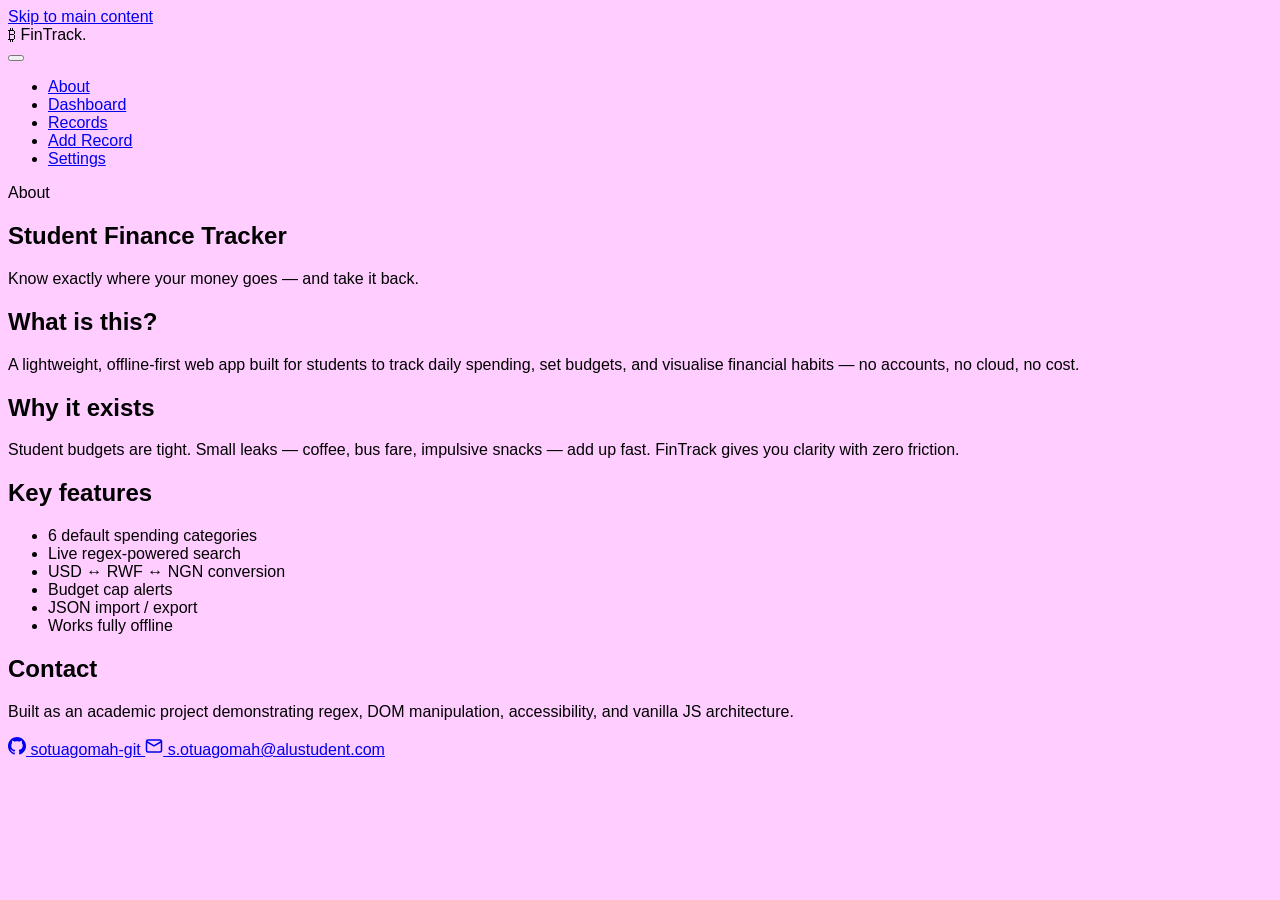
==== index.html @ df78fbbe "M1 – Spec & Wireframes (10%): sketches, data model, a11y plan" ====
<!DOCTYPE html>
<html lang="en">
<head>
  <meta charset="UTF-8" />
  <meta name="viewport" content="width=device-width, initial-scale=1.0" />
  <title>Student-Finance-Tracker</title>
  <link rel="stylesheet" href="styles/main.css" />
  <link rel="preconnect" href="https://fonts.googleapis.com">
  <link href="https://fonts.googleapis.com/css2?family=Space+Mono:ital,wght@0,400;0,700;1,400&family=Inter:wght@300;400;500;600;700&display=swap" rel="stylesheet">
</head>
<body>
  <!-- Skip to content link for keyboard/screen reader users -->
  <a href="#main-content" class="skip-link">Skip to main content</a>


  <!-- ========== HEADER / NAV ========== -->

  <!-- code for nav and the logo "₿"-->
  <header role="banner">
    <div class="header-inner">
      <div class="logo" aria-label="Student Finance Tracker home">
        <span class="logo-icon" aria-hidden="true">₿</span>
        <span class="logo-text">FinTrack<span class="logo-accent">.</span></span>
      </div>
      <button class="nav-toggle" aria-label="Open navigation menu" aria-expanded="false" aria-controls="primary-nav">
        <!-- button for -->
        <span></span><span></span><span></span>
      </button>
      <nav id="primary-nav" aria-label="Main navigation">
        <ul role="list">
          <li><a href="#about" class="nav-link" data-section="about">About</a></li>
          <li><a href="#dashboard" class="nav-link active" data-section="dashboard">Dashboard</a></li>
          <li><a href="#records" class="nav-link" data-section="records">Records</a></li>
          <li><a href="#add-edit" class="nav-link" data-section="add-edit">Add Record</a></li>
          <li><a href="#settings" class="nav-link" data-section="settings">Settings</a></li>
        </ul>
      </nav>
    </div>
    </header>


    <!-- Accessibility Announcements Center for status announcements -->
  <div id="status-polite" role="status" aria-live="polite" aria-atomic="true" class="sr-only"></div>
  <div id="status-assertive" role="alert" aria-live="assertive" aria-atomic="true" class="sr-only"></div>

      <!-- ========== MAIN CONTENT ========== -->
  <main id="main-content">

    <!-- ===== SECTION: ABOUT ===== -->
    <section id="about" class="page-section" aria-labelledby="about-heading" >
      <div class="section-container">
        <div class="section-eyebrow"> About</div>
        <h1 id="about-heading">Student Finance Tracker</h1>
        <p class="about-tagline">Know exactly where your money goes — and take it back.</p>

        <div class="about-grid">
            <!-- about project -->
          <article class="about-card">
            <h2>What is this?</h2>
            <p>A lightweight, offline-first web app built for students to track daily spending, set budgets, and visualise financial habits — no accounts, no cloud, no cost.</p>
          </article>
          <article class="about-card">
            <h2>Why it exists</h2>
            <p>Student budgets are tight. Small leaks — coffee, bus fare, impulsive snacks — add up fast. FinTrack gives you clarity with zero friction.</p>
          </article>
          <article class="about-card">
            <h2>Key features</h2>
            <ul>
              <li>6 default spending categories</li>
              <li>Live regex-powered search</li>
              <li>USD ↔ RWF ↔ NGN conversion</li>
              <li>Budget cap alerts</li>
              <li>JSON import / export</li>
              <li>Works fully offline</li>
            </ul>
          </article>
          <article class="about-card">
            <!-- contacts -->
            <h2>Contact</h2>
            <p>Built as an academic project demonstrating regex, DOM manipulation, accessibility, and vanilla JS architecture.</p>
            <div class="contact-links">
              <a href="https://github.com/sotuagomah-git/student-finance-tracker" target="_blank" rel="noopener noreferrer" class="contact-link">
                <svg aria-hidden="true" width="18" height="18" viewBox="0 0 24 24" fill="currentColor"><path d="M12 0C5.37 0 0 5.37 0 12c0 5.3 3.438 9.8 8.205 11.385.6.113.82-.258.82-.577 0-.285-.01-1.04-.015-2.04-3.338.724-4.042-1.61-4.042-1.61-.546-1.387-1.333-1.756-1.333-1.756-1.09-.745.083-.73.083-.73 1.205.085 1.838 1.236 1.838 1.236 1.07 1.835 2.807 1.305 3.492.998.108-.776.418-1.305.762-1.605-2.665-.3-5.466-1.332-5.466-5.93 0-1.31.465-2.38 1.235-3.22-.135-.303-.54-1.523.105-3.176 0 0 1.005-.322 3.3 1.23.96-.267 1.98-.399 3-.405 1.02.006 2.04.138 3 .405 2.28-1.552 3.285-1.23 3.285-1.23.645 1.653.24 2.873.12 3.176.765.84 1.23 1.91 1.23 3.22 0 4.61-2.805 5.625-5.475 5.92.42.36.81 1.096.81 2.22 0 1.605-.015 2.896-.015 3.286 0 .315.21.69.825.57C20.565 21.795 24 17.295 24 12c0-6.63-5.37-12-12-12z"/></svg>
                sotuagomah-git
              </a>
              <a href="s.otuagomah@alustudent.com" class="contact-link">
                <svg aria-hidden="true" width="18" height="18" viewBox="0 0 24 24" fill="none" stroke="currentColor" stroke-width="2"><path d="M4 4h16c1.1 0 2 .9 2 2v12c0 1.1-.9 2-2 2H4c-1.1 0-2-.9-2-2V6c0-1.1.9-2 2-2z"/><polyline points="22,6 12,12 2,6"/></svg>
                s.otuagomah@alustudent.com
              </a>
            </div>
          </article>
        </div>
    </section>

  <!-- First iteration  -->
---- styles/main.css ----
body {
    background-color: #f4f4;
    font-family: 'Segoe UI', Tahoma, Geneva, Verdana, sans-serif;
}
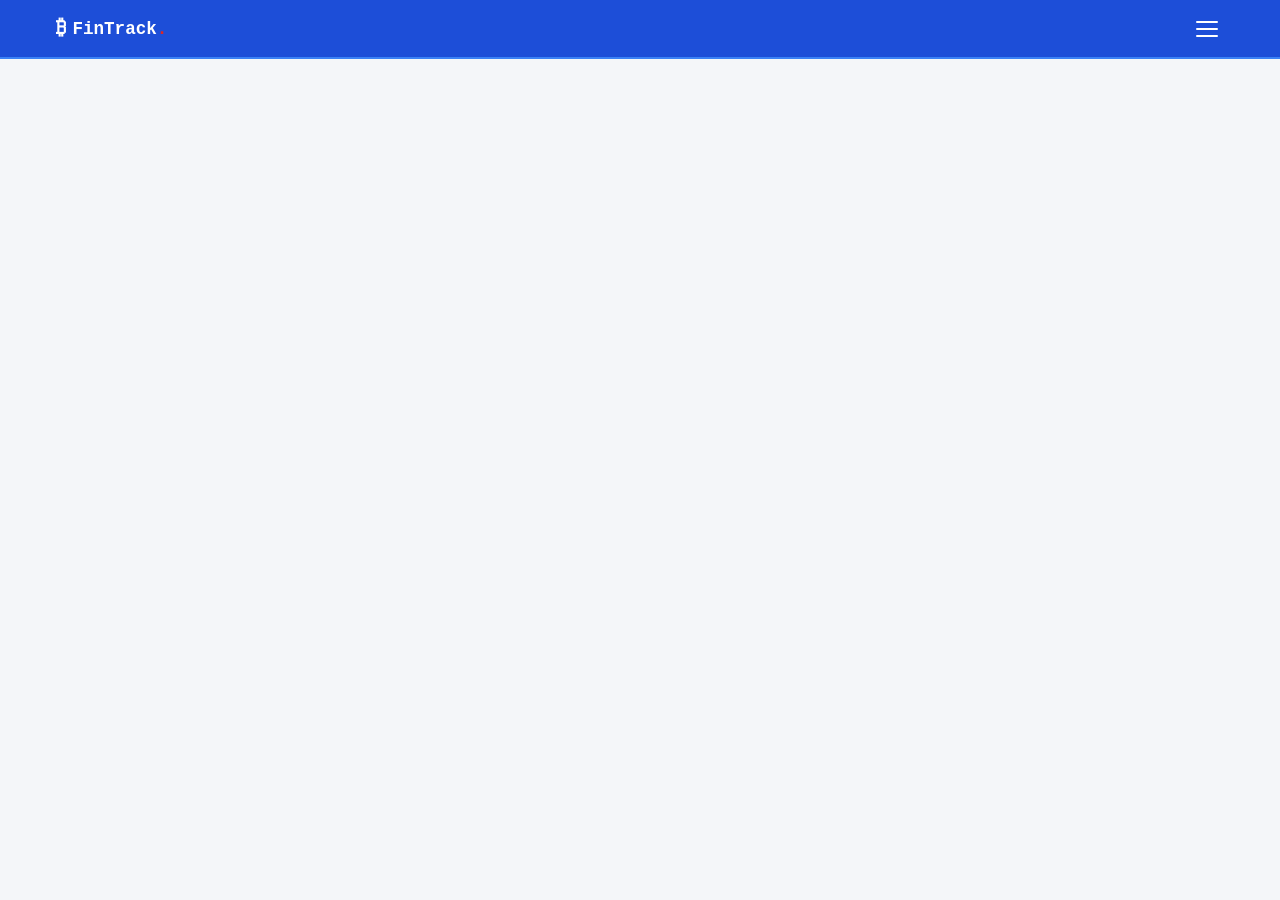
==== commit 24d68286: "update for milestone 2, making the styling for the nav-bar" ====
--- a/index.html
+++ b/index.html
@@ -16,14 +16,13 @@
   <!-- ========== HEADER / NAV ========== -->
 
   <!-- code for nav and the logo "₿"-->
-  <header role="banner">
+   <header role="banner">
     <div class="header-inner">
       <div class="logo" aria-label="Student Finance Tracker home">
         <span class="logo-icon" aria-hidden="true">₿</span>
         <span class="logo-text">FinTrack<span class="logo-accent">.</span></span>
       </div>
       <button class="nav-toggle" aria-label="Open navigation menu" aria-expanded="false" aria-controls="primary-nav">
-        <!-- button for -->
         <span></span><span></span><span></span>
       </button>
       <nav id="primary-nav" aria-label="Main navigation">
@@ -36,8 +35,10 @@
         </ul>
       </nav>
     </div>
-    </header>
-
+    <!-- Milestone badge strip -->
+    
+      
+  </header>
 
     <!-- Accessibility Announcements Center for status announcements -->
   <div id="status-polite" role="status" aria-live="polite" aria-atomic="true" class="sr-only"></div>
@@ -47,6 +48,7 @@
   <main id="main-content">
 
     <!-- ===== SECTION: ABOUT ===== -->
+    <!-- about this project -->
     <section id="about" class="page-section" aria-labelledby="about-heading" >
       <div class="section-container">
         <div class="section-eyebrow"> About</div>
@@ -92,4 +94,6 @@
         </div>
     </section>
 
-  <!-- First iteration  -->+  <!-- First iteration  -->
+
+  <!-- second iteration, working on the milestone 2 of the project -->
--- a/styles/main.css
+++ b/styles/main.css
@@ -1,4 +1,343 @@
+/* STUDENT PLANNER CSS STYLESHEET */
+/* Design Tokens */
+/* Custom Css */
+
+:root {
+  /* --- Core palette --- */
+  --color-white:      #ffffff;
+  --color-off-white:  #f4f6f9;    /* page background */
+  --color-light-grey: #e2e8f0;    /* borders, dividers */
+  --color-mid-grey:   #94a3b8;    /* muted text, placeholders */
+  --color-dark-grey:  #334155;    /* secondary text */
+  --color-black:      #0f172a;    /* headings, primary text */
+
+  --color-blue:       #1d4ed8;    /* primary accent — buttons, links, active states */
+  --color-blue-light: #3b82f6;    /* hover state for blue */
+  --color-blue-pale:  #dbeafe;    /* blue tints — chip backgrounds, focus rings */
+
+  --color-red:        #dc2626;    /* danger, delete, over-budget */
+  --color-red-light:  #ef4444;    /* hover red */
+  --color-red-pale:   #fee2e2;    /* red tints — error backgrounds */
+
+  --color-green:      #16a34a;    /* success, valid fields */
+  --color-yellow:     #ca8a04;    /* warning */
+
+  /* --- Category colours (used on chips and bars) --- */
+  --cat-food:          #ea580c;
+  --cat-books:         #7c3aed;
+  --cat-transport:     #0284c7;
+  --cat-entertainment: #db2777;
+  --cat-fees:          #d97706;
+  --cat-other:         #64748b;
+
+  /* --- Typography --- */
+  --font-mono: 'Space Mono', 'Courier New', monospace;
+  --font-ui:   'Inter', system-ui, sans-serif;
+
+  /* --- Spacing scale --- */
+  --space-xs:  0.25rem;
+  --space-sm:  0.5rem;
+  --space-md:  1rem;
+  --space-lg:  1.5rem;
+  --space-xl:  2rem;
+  --space-2xl: 3rem;
+
+  /* --- Border radius --- */
+  --r-sm:  4px;
+  --r-md:  8px;
+  --r-lg:  12px;
+
+  /* --- Simple transitions --- */
+  --t-fast: 150ms ease;
+  --t-med:  250ms ease;
+
+  /* --- Z-index layers --- */
+  --z-nav:   100;
+  --z-modal: 200;
+}
+
+
+/* Custom Styling for Base Elements */
+*, *::before, *::after {
+  box-sizing: border-box;
+  margin: 0;
+  padding: 0;
+}
+
+html {
+  scroll-behavior: smooth;
+  font-size: 16px;
+}
+
 body {
-    background-color: #f4f4;
-    font-family: 'Segoe UI', Tahoma, Geneva, Verdana, sans-serif;
-}+  background: var(--color-off-white);
+  color: var(--color-black);
+  font-family: var(--font-ui);
+  line-height: 1.6;
+  min-height: 100vh;
+  display: flex;
+  flex-direction: column;
+}
+
+/* All focusable elements get a visible blue outline */
+:focus-visible {
+  outline: 2px solid var(--color-blue);
+  outline-offset: 3px;
+  border-radius: var(--r-sm);
+}
+
+/* Hide visually but keep accessible for screen readers */
+.sr-only {
+  position: absolute;
+  width: 1px;
+  height: 1px;
+  padding: 0;
+  margin: -1px;
+  overflow: hidden;
+  clip: rect(0, 0, 0, 0);
+  white-space: nowrap;
+  border: 0;
+}
+
+/* Base link style */
+a {
+  color: var(--color-blue);
+  text-decoration: none;
+}
+a:hover {
+  text-decoration: underline;
+}
+
+/* Skip link style
+This Targets the <a class="skip-link" href="#main-content">
+hidden until focused, then becomes visible and styled for accessibility. */
+
+.skip-link {
+  position: absolute;
+  top: -100%;
+  left: var(--space-md);
+  background: var(--color-blue);
+  color: var(--color-white);
+  padding: 0.5rem 1rem;
+  font-weight: 700;
+  border-radius: 0 0 var(--r-sm) var(--r-sm);
+  text-decoration: none;
+  z-index: var(--z-modal);
+  transition: top var(--t-fast);
+}
+.skip-link:focus {
+  top: 0;
+}
+
+/* Section - Header styles */
+
+header {
+  position: sticky;
+  top: 0;
+  z-index: var(--z-nav);
+  background: var(--color-blue);
+  border-bottom: 2px solid var(--color-blue-light);
+}
+
+/* Inner row: logo on left, toggle on right (mobile), nav on right (desktop) */
+.header-inner {
+  display: flex;
+  align-items: center;
+  justify-content: space-between;
+  padding: 0.75rem var(--space-md);
+  max-width: 1200px;
+  margin: 0 auto;
+  width: 100%;
+}
+
+/* ---- Logo ---- */
+/* Targets: <div class="logo"> inside .header-inner */
+.logo {
+  display: flex;
+  align-items: center;
+  gap: 0.4rem;
+  font-family: var(--font-mono);
+  font-weight: 700;
+  font-size: 1.1rem;
+  color: var(--color-white);
+  cursor: pointer;
+  text-decoration: none;
+}
+.logo-icon {
+  font-size: 1.3rem;
+  color: var(--color-white);
+}
+.logo-accent {
+  color: var(--color-red);
+}
+
+/* ---- Mobile hamburger toggle ---- */
+/* Targets: <button class="nav-toggle"> */
+.nav-toggle {
+  display: flex;
+  flex-direction: column;
+  gap: 5px;
+  background: none;
+  border: none;
+  cursor: pointer;
+  padding: 0.4rem;
+  border-radius: var(--r-sm);
+}
+.nav-toggle span {
+  display: block;
+  width: 22px;
+  height: 2px;
+  background: var(--color-white);
+  border-radius: 2px;
+  transition: transform var(--t-fast), opacity var(--t-fast);
+}
+/* Animate bars into X when open */
+.nav-toggle[aria-expanded="true"] span:nth-child(1) {
+  transform: translateY(7px) rotate(45deg);
+}
+.nav-toggle[aria-expanded="true"] span:nth-child(2) {
+  opacity: 0;
+}
+.nav-toggle[aria-expanded="true"] span:nth-child(3) {
+  transform: translateY(-7px) rotate(-45deg);
+}
+
+/* ---- Primary navigation ---- */
+/* Targets: <nav id="primary-nav"> and its <ul> */
+/* Mobile: hidden drawer, revealed by .open class via JS */
+#primary-nav {
+  display: none;
+  position: absolute;
+  top: 100%;
+  left: 0;
+  right: 0;
+  background: var(--color-blue);
+  border-bottom: 2px solid var(--color-blue-light);
+  padding: var(--space-md);
+}
+#primary-nav.open {
+  display: block;
+}
+#primary-nav ul {
+  list-style: none;
+  display: flex;
+  flex-direction: column;
+  gap: 0.25rem;
+}
+
+/* ---- Nav links ---- */
+/* Targets: <a class="nav-link"> inside the nav */
+.nav-link {
+  display: block;
+  padding: 0.6rem 0.8rem;
+  border-radius: var(--r-sm);
+  color: var(--color-blue-pale);
+  font-size: 0.9rem;
+  font-weight: 500;
+  text-decoration: none;
+  transition: background var(--t-fast), color var(--t-fast);
+}
+.nav-link:hover {
+  background: var(--color-blue-light);
+  color: var(--color-white);
+}
+.nav-link.active {
+  background: var(--color-white);
+  color: var(--color-blue);
+  font-weight: 700;
+}
+
+/* ---- Milestone strip ---- */
+/* Targets: <div class="milestone-strip"> at the bottom of <header> */
+.milestone-strip {
+  display: flex;
+  gap: 0.4rem;
+  padding: 0.3rem var(--space-md);
+  background: var(--color-black);
+  overflow-x: auto;
+  scrollbar-width: none;
+}
+.milestone-strip::-webkit-scrollbar {
+  display: none;
+}
+
+/* Individual milestone badge: <span class="ms"> */
+.ms {
+  font-family: var(--font-mono);
+  font-size: 0.65rem;
+  padding: 0.2rem 0.5rem;
+  border-radius: var(--r-sm);
+  border: 1px solid var(--color-dark-grey);
+  color: var(--color-mid-grey);
+  white-space: nowrap;
+  cursor: default;
+}
+/* Completed milestone: <span class="ms completed"> */
+.ms.completed {
+  border-color: var(--color-blue-light);
+  color: var(--color-white);
+  background: var(--color-blue);
+}
+
+
+/* ============================================================
+   SECTION 4 — MAIN CONTENT WRAPPER
+   Targets: <main id="main-content">
+   flex: 1 makes it fill the space between header and footer
+   ============================================================ */
+main {
+  flex: 1;
+}
+
+/* All page sections are hidden by default */
+/* JS adds .active to show the current one */
+.page-section {
+  display: none;
+}
+.page-section.active {
+  display: block;
+  animation: fadeIn var(--t-med);
+}
+
+@keyframes fadeIn {
+  from { opacity: 0; transform: translateY(8px); }
+  to   { opacity: 1; transform: translateY(0); }
+}
+
+/* Inner max-width container used in every section */
+.section-container {
+  max-width: 1200px;
+  margin: 0 auto;
+  padding: var(--space-xl) var(--space-md);
+}
+
+/* Small label above each section heading e.g. "01 / About" */
+/* Targets: <div class="section-eyebrow"> */
+.section-eyebrow {
+  font-family: var(--font-mono);
+  font-size: 0.7rem;
+  letter-spacing: 0.1em;
+  color: var(--color-blue);
+  text-transform: uppercase;
+  margin-bottom: 0.5rem;
+}
+
+/* Section headings */
+h1 {
+  font-size: 2rem;
+  font-weight: 700;
+  line-height: 1.2;
+  margin-bottom: var(--space-lg);
+  color: var(--color-black);
+}
+h2 {
+  font-size: 1.1rem;
+  font-weight: 600;
+  margin-bottom: var(--space-md);
+  color: var(--color-black);
+}
+h3 {
+  font-size: 0.95rem;
+  font-weight: 600;
+  margin-bottom: var(--space-sm);
+}
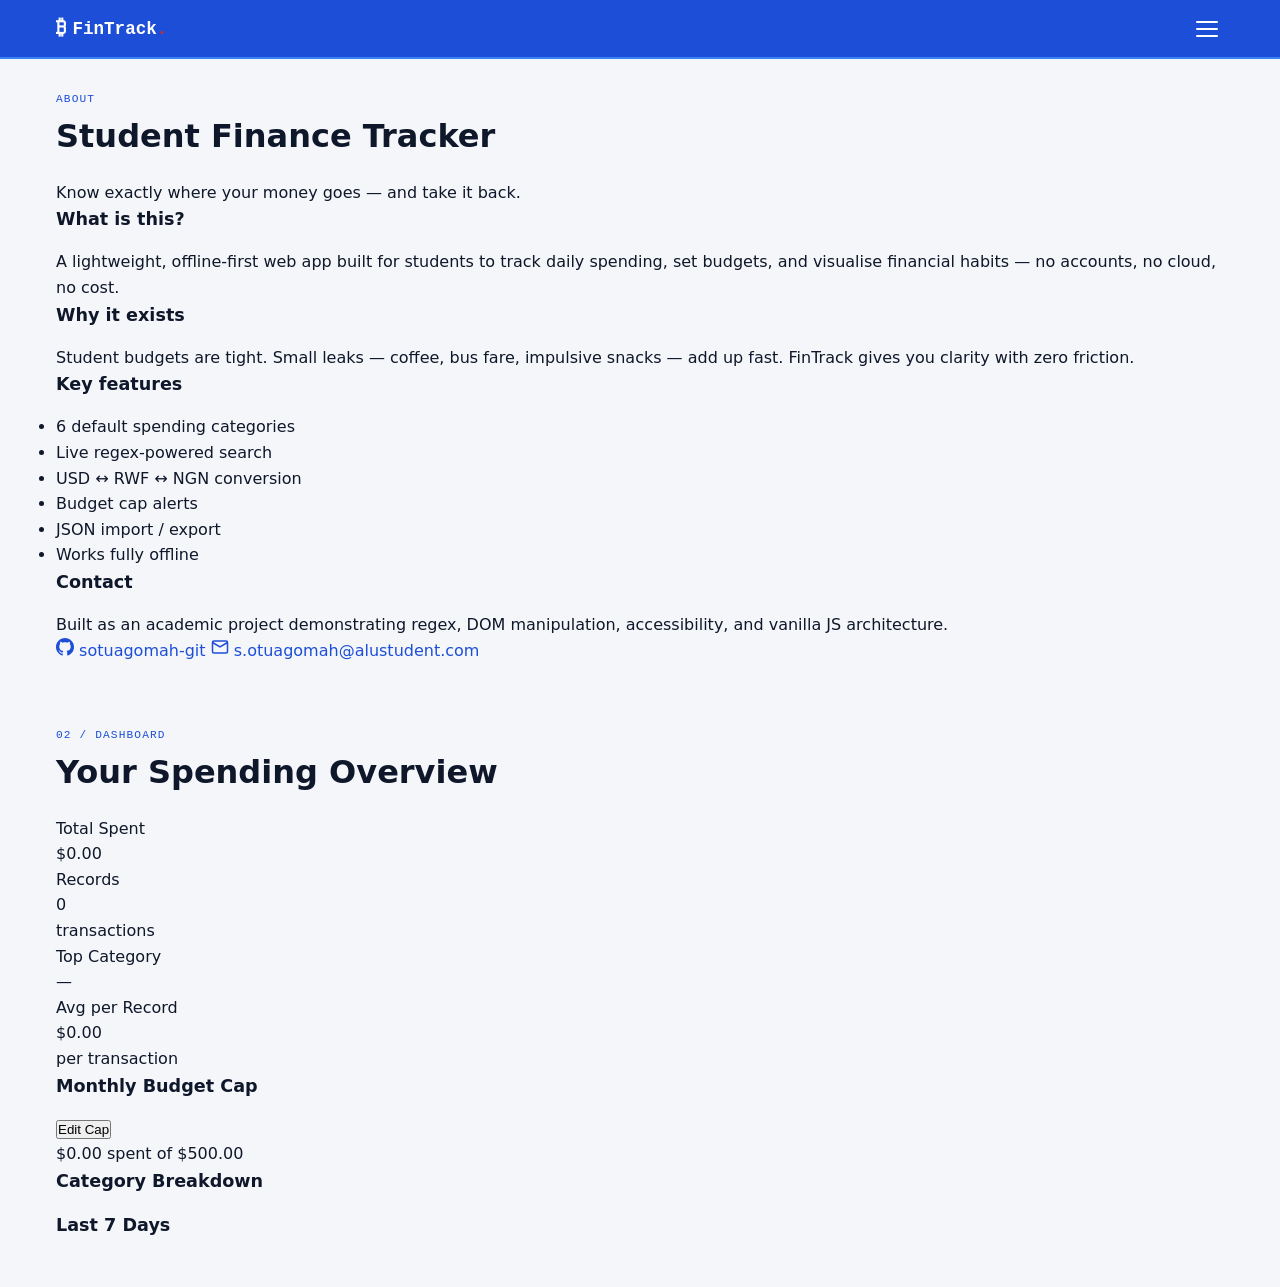
==== commit 6c5df841: "add the html templating for the dashboard session milestone 2.1" ====
--- a/index.html
+++ b/index.html
@@ -35,7 +35,6 @@
         </ul>
       </nav>
     </div>
-    <!-- Milestone badge strip -->
     
       
   </header>
@@ -49,7 +48,7 @@
 
     <!-- ===== SECTION: ABOUT ===== -->
     <!-- about this project -->
-    <section id="about" class="page-section" aria-labelledby="about-heading" >
+    <section id="about" class="page-section" aria-labelledby="about-heading" hidden>
       <div class="section-container">
         <div class="section-eyebrow"> About</div>
         <h1 id="about-heading">Student Finance Tracker</h1>
@@ -94,6 +93,69 @@
         </div>
     </section>
 
-  <!-- First iteration  -->
 
-  <!-- second iteration, working on the milestone 2 of the project -->+<!-- === Building the dashbord section ===== -->
+    <!-- ===== SECTION: DASHBOARD ===== -->
+    <section id="dashboard" class="page-section active" aria-labelledby="dashboard-heading">
+      <div class="section-container">
+        <div class="section-eyebrow">02 / Dashboard</div>
+        <h1 id="dashboard-heading">Your Spending Overview</h1>
+
+        <!-- Stat cards -->
+        <div class="stats-grid" role="region" aria-label="Spending statistics">
+          <div class="stat-card primary">
+            <div class="stat-label">Total Spent</div>
+            <div class="stat-value" id="stat-total">$0.00</div>
+            <div class="stat-sub" id="stat-total-rwf"></div>
+          </div>
+          <div class="stat-card">
+            <div class="stat-label">Records</div>
+            <div class="stat-value" id="stat-count">0</div>
+            <div class="stat-sub">transactions</div>
+          </div>
+          <div class="stat-card">
+            <div class="stat-label">Top Category</div>
+            <div class="stat-value" id="stat-top-cat">—</div>
+            <div class="stat-sub" id="stat-top-cat-amount"></div>
+          </div>
+          <div class="stat-card">
+            <div class="stat-label">Avg per Record</div>
+            <div class="stat-value" id="stat-avg">$0.00</div>
+            <div class="stat-sub">per transaction</div>
+          </div>
+        </div>
+
+        <!-- Budget cap meter -->
+        <div class="cap-section" role="region" aria-label="Budget cap tracker">
+          <div class="cap-header">
+            <h2>Monthly Budget Cap</h2>
+            <button id="edit-cap-btn" class="btn btn-ghost btn-sm" aria-label="Edit budget cap">Edit Cap</button>
+          </div>
+          <div class="cap-display">
+            <div class="cap-numbers">
+              <span id="cap-spent">$0.00 spent</span>
+              <span id="cap-of">of</span>
+              <span id="cap-limit">$500.00</span>
+            </div>
+            <div class="cap-bar-container" role="progressbar" aria-valuenow="0" aria-valuemin="0" aria-valuemax="100" aria-label="Budget used">
+              <div class="cap-bar" id="cap-bar"></div>
+              <div class="cap-pulse" id="cap-pulse"></div>
+            </div>
+            <div id="cap-message" class="cap-message" aria-live="polite" aria-atomic="true"></div>
+          </div>
+        </div>
+
+        <!-- Category breakdown -->
+        <div class="category-section" role="region" aria-label="Spending by category">
+          <h2>Category Breakdown</h2>
+          <div id="category-bars" class="category-bars"></div>
+        </div>
+
+        <!-- 7-day trend -->
+        <div class="trend-section" role="region" aria-label="7-day spending trend">
+          <h2>Last 7 Days</h2>
+          <div id="trend-chart" class="trend-chart" aria-label="Bar chart of spending in last 7 days"></div>
+          <div id="trend-labels" class="trend-labels" aria-hidden="true"></div>
+        </div>
+      </div>
+    </section>
--- a/styles/main.css
+++ b/styles/main.css
@@ -110,7 +110,7 @@
 
 /* Skip link style
 This Targets the <a class="skip-link" href="#main-content">
-hidden until focused, then becomes visible and styled for accessibility. */
+hidden until focused, then becomes visible and styled for accessibility. This is invisible to the regular mouse users but it makes it available for screen reader users */
 
 .skip-link {
   position: absolute;
@@ -247,37 +247,6 @@
   font-weight: 700;
 }
 
-/* ---- Milestone strip ---- */
-/* Targets: <div class="milestone-strip"> at the bottom of <header> */
-.milestone-strip {
-  display: flex;
-  gap: 0.4rem;
-  padding: 0.3rem var(--space-md);
-  background: var(--color-black);
-  overflow-x: auto;
-  scrollbar-width: none;
-}
-.milestone-strip::-webkit-scrollbar {
-  display: none;
-}
-
-/* Individual milestone badge: <span class="ms"> */
-.ms {
-  font-family: var(--font-mono);
-  font-size: 0.65rem;
-  padding: 0.2rem 0.5rem;
-  border-radius: var(--r-sm);
-  border: 1px solid var(--color-dark-grey);
-  color: var(--color-mid-grey);
-  white-space: nowrap;
-  cursor: default;
-}
-/* Completed milestone: <span class="ms completed"> */
-.ms.completed {
-  border-color: var(--color-blue-light);
-  color: var(--color-white);
-  background: var(--color-blue);
-}
 
 
 /* ============================================================
@@ -292,7 +261,7 @@
 /* All page sections are hidden by default */
 /* JS adds .active to show the current one */
 .page-section {
-  display: none;
+  display: block;
 }
 .page-section.active {
   display: block;
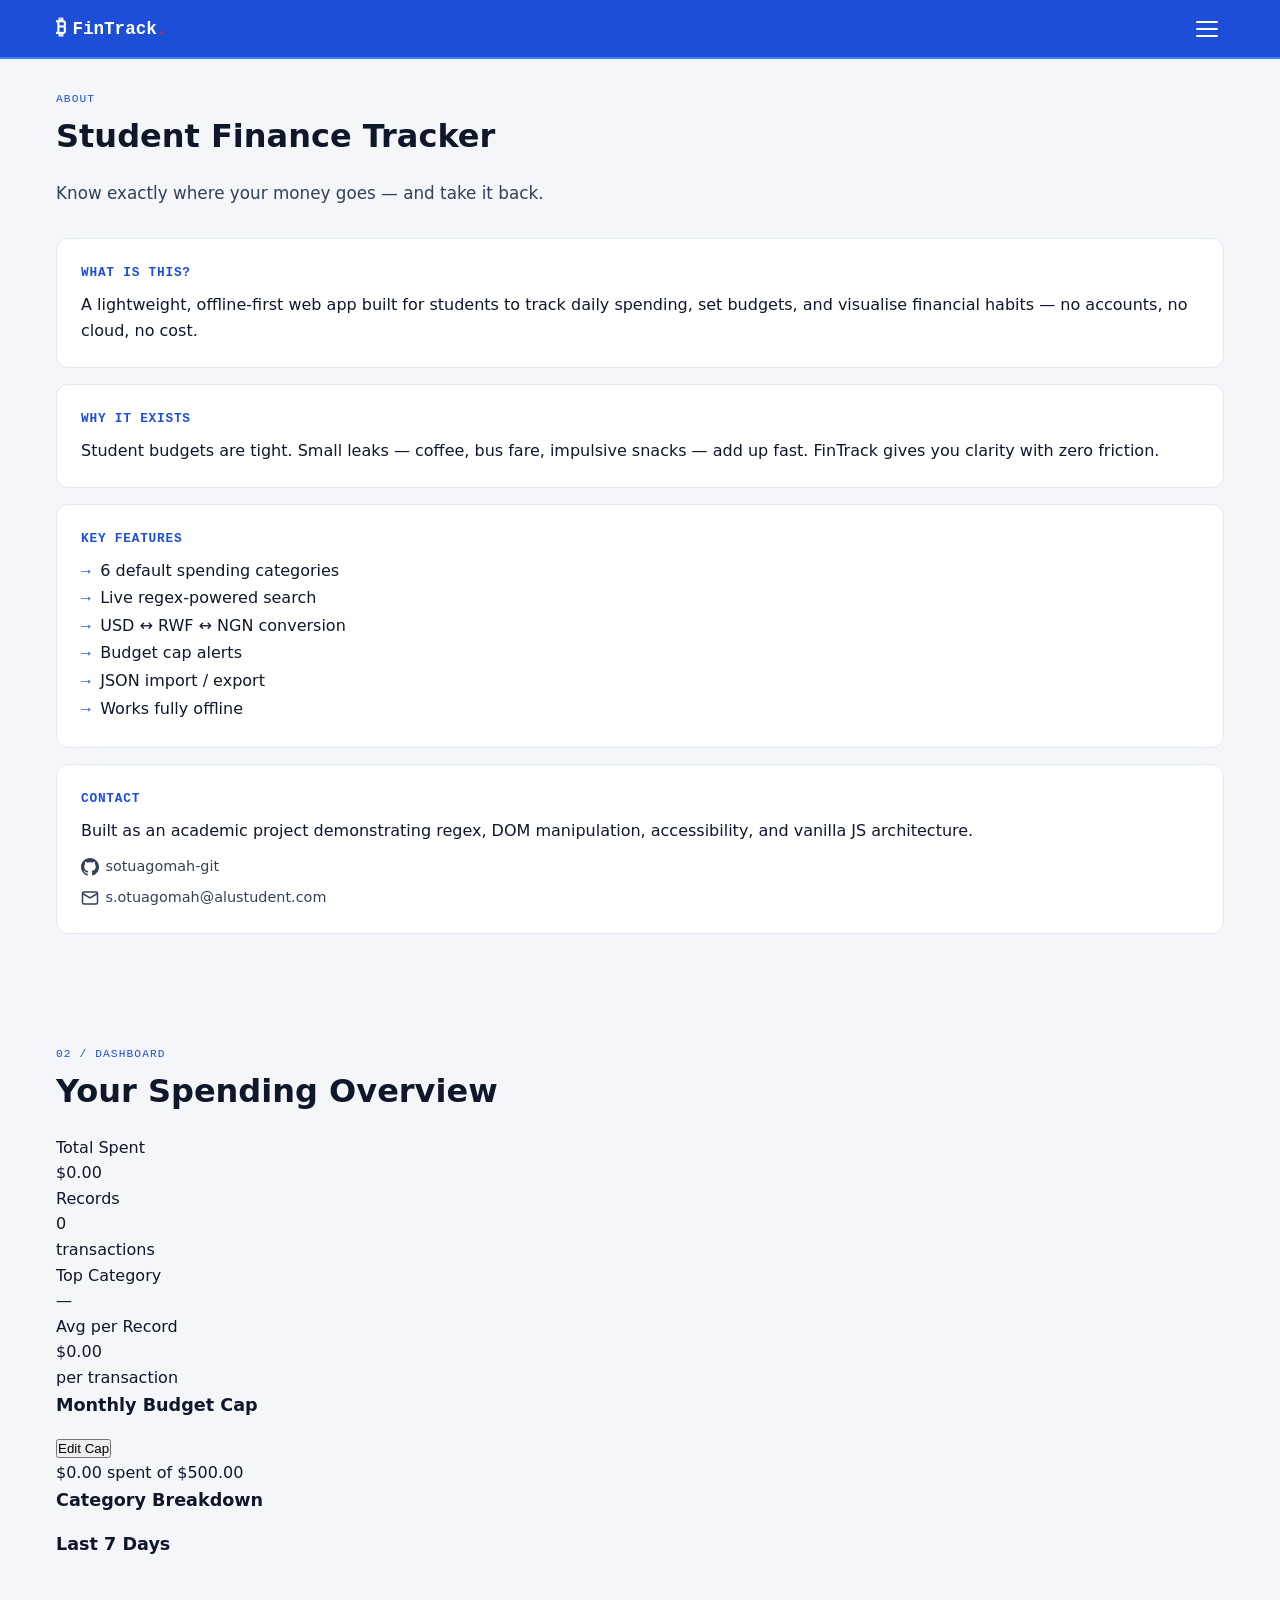
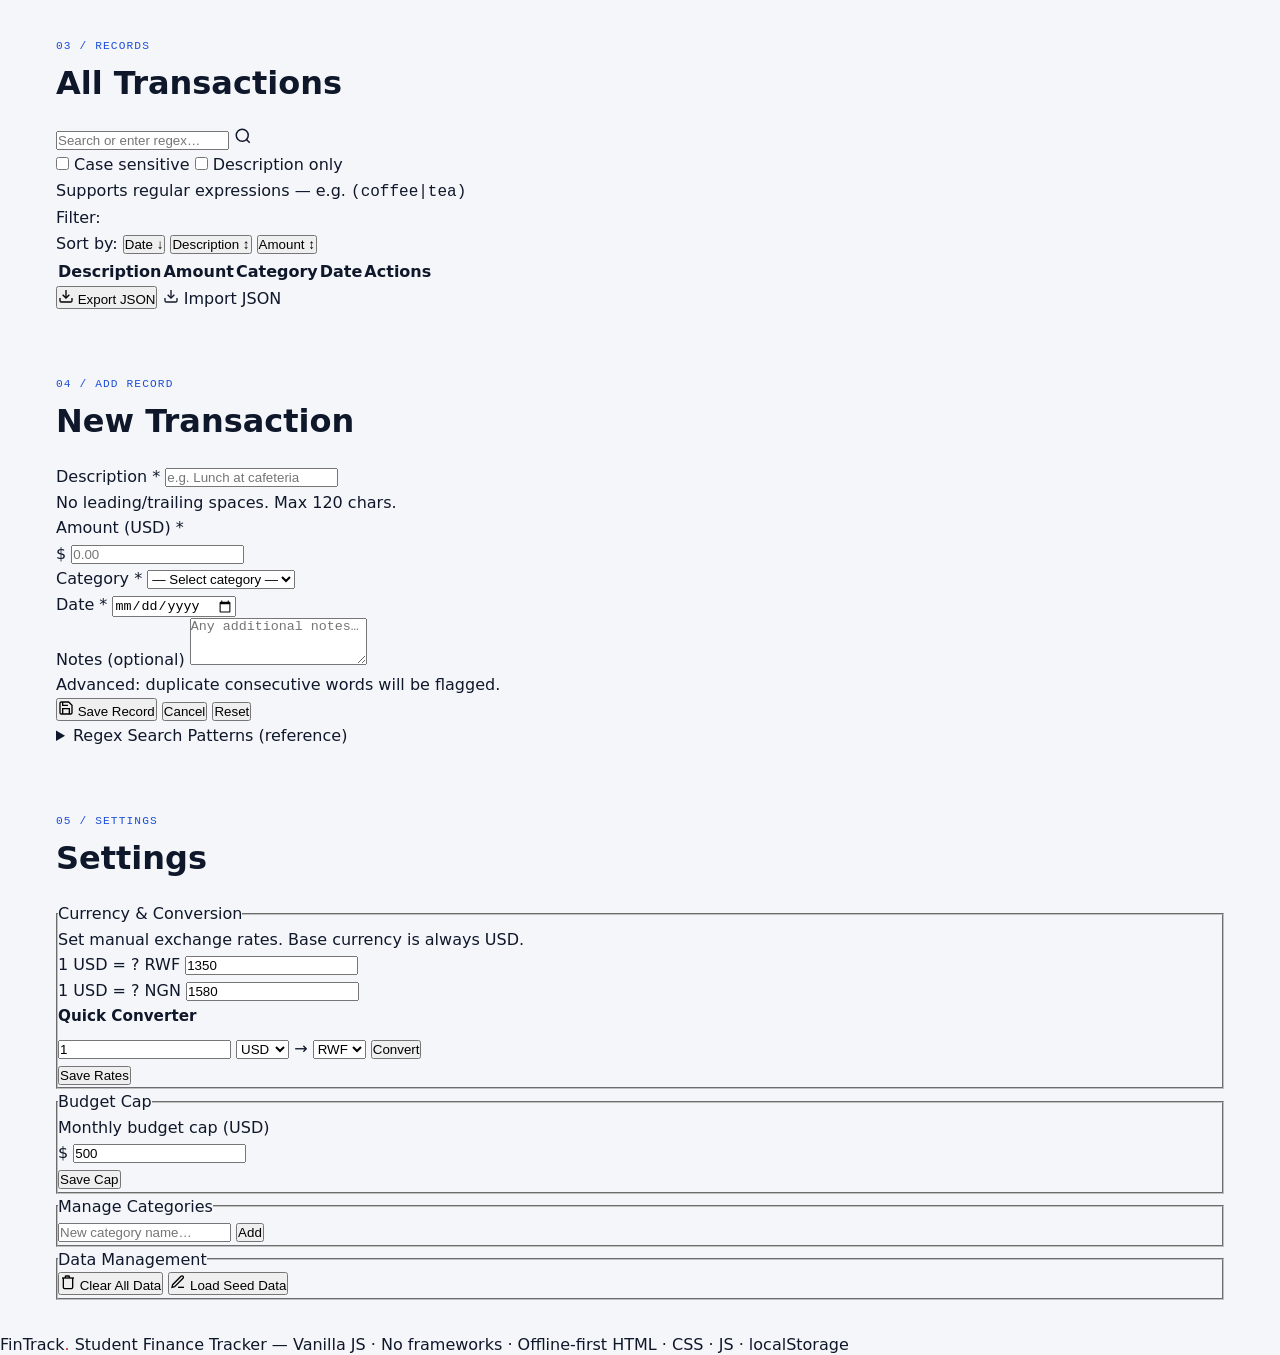
==== commit 5fc440d8: "m2 cont'd semantic html and css" ====
--- a/index.html
+++ b/index.html
@@ -44,7 +44,7 @@
   <div id="status-assertive" role="alert" aria-live="assertive" aria-atomic="true" class="sr-only"></div>
 
       <!-- ========== MAIN CONTENT ========== -->
-  <main id="main-content">
+<main id="main-content">
 
     <!-- ===== SECTION: ABOUT ===== -->
     <!-- about this project -->
@@ -94,7 +94,7 @@
     </section>
 
 
-<!-- === Building the dashbord section ===== -->
+ <!-- === Building the dashbord section ===== -->
     <!-- ===== SECTION: DASHBOARD ===== -->
     <section id="dashboard" class="page-section active" aria-labelledby="dashboard-heading">
       <div class="section-container">
@@ -158,4 +158,386 @@
           <div id="trend-labels" class="trend-labels" aria-hidden="true"></div>
         </div>
       </div>
-    </section>+    </section>
+
+    <!-- ===== SECTION: RECORDS TABLE ===== -->
+    <section id="records" class="page-section" aria-labelledby="records-heading" hidden>
+      <div class="section-container">
+        <div class="section-eyebrow">03 / Records</div>
+        <h1 id="records-heading">All Transactions</h1>
+
+        <!-- Search toolbar -->
+        <div class="search-toolbar" role="search" aria-label="Search transactions">
+          <div class="search-field-wrap">
+            <label for="search-input" class="sr-only">Search transactions (regex supported)</label>
+            <input
+              type="text"
+              id="search-input"
+              class="search-input"
+              placeholder="Search or enter regex…"
+              autocomplete="off"
+              spellcheck="false"
+              aria-describedby="search-hint search-status"
+            />
+            <svg class="search-icon" aria-hidden="true" width="18" height="18" viewBox="0 0 24 24" fill="none" stroke="currentColor" stroke-width="2"><circle cx="11" cy="11" r="8"/><line x1="21" y1="21" x2="16.65" y2="16.65"/></svg>
+          </div>
+          <label class="toggle-label">
+            <input type="checkbox" id="search-case" />
+            <span class="toggle-text">Case sensitive</span>
+          </label>
+          <label class="toggle-label">
+            <input type="checkbox" id="search-desc-only" />
+            <span class="toggle-text">Description only</span>
+          </label>
+          <div id="search-hint" class="search-hint">Supports regular expressions — e.g. <code>(coffee|tea)</code></div>
+          <div id="search-status" class="search-status" role="status" aria-live="polite"></div>
+        </div>
+
+        <!-- Filter by category -->
+        <div class="filter-bar" role="group" aria-label="Filter by category">
+          <span class="filter-label">Filter:</span>
+          <div id="category-filters" class="category-filters"></div>
+        </div>
+
+        <!-- Sort controls -->
+        <div class="sort-bar" role="group" aria-label="Sort records">
+          <span class="sort-label">Sort by:</span>
+          <button class="sort-btn active" data-sort="date" data-dir="desc" aria-pressed="true">
+            Date <span class="sort-arrow" aria-hidden="true">↓</span>
+          </button>
+          <button class="sort-btn" data-sort="description" data-dir="asc" aria-pressed="false">
+            Description <span class="sort-arrow" aria-hidden="true">↕</span>
+          </button>
+          <button class="sort-btn" data-sort="amount" data-dir="desc" aria-pressed="false">
+            Amount <span class="sort-arrow" aria-hidden="true">↕</span>
+          </button>
+        </div>
+
+        <!-- Records count -->
+        <div id="records-count" class="records-count" aria-live="polite"></div>
+
+        <!-- Table (desktop) / Cards (mobile) -->
+        <div class="table-scroll-wrap" role="region" aria-label="Transactions table" tabindex="0">
+          <table id="records-table" aria-label="All transactions">
+            <thead>
+              <tr>
+                <th scope="col">Description</th>
+                <th scope="col">Amount</th>
+                <th scope="col">Category</th>
+                <th scope="col">Date</th>
+                <th scope="col">Actions</th>
+              </tr>
+            </thead>
+            <tbody id="records-tbody">
+              <!-- Populated by JS -->
+            </tbody>
+          </table>
+        </div>
+
+        <!-- Mobile card view -->
+        <div id="records-cards" class="records-cards" aria-label="Transactions (card view)"></div>
+
+        <!-- Empty state -->
+        <div id="empty-state" class="empty-state" hidden>
+          <div class="empty-icon" aria-hidden="true">📭</div>
+          <p>No records found.</p>
+          <button class="btn btn-primary" onclick="app.navigate('add-edit')">Add your first record</button>
+        </div>
+
+        <!-- Export toolbar -->
+        <div class="export-bar">
+          <button id="export-btn" class="btn btn-ghost">
+            <svg aria-hidden="true" width="16" height="16" viewBox="0 0 24 24" fill="none" stroke="currentColor" stroke-width="2"><path d="M21 15v4a2 2 0 01-2 2H5a2 2 0 01-2-2v-4"/><polyline points="7 10 12 15 17 10"/><line x1="12" y1="15" x2="12" y2="3"/></svg>
+            Export JSON
+          </button>
+          <label class="btn btn-ghost" for="import-file">
+            <svg aria-hidden="true" width="16" height="16" viewBox="0 0 24 24" fill="none" stroke="currentColor" stroke-width="2"><path d="M21 15v4a2 2 0 01-2 2H5a2 2 0 01-2-2v-4"/><polyline points="7 10 12 15 17 10"/><line x1="12" y1="15" x2="12" y2="3"/></svg>
+            Import JSON
+            <input type="file" id="import-file" accept=".json" class="sr-only" />
+          </label>
+        </div>
+      </div>
+    </section>
+
+
+    <!-- ===== SECTION: ADD/EDIT FORM ===== -->
+    <section id="add-edit" class="page-section" aria-labelledby="form-heading" hidden>
+      <div class="section-container">
+        <div class="section-eyebrow" id="form-eyebrow">04 / Add Record</div>
+        <h1 id="form-heading">New Transaction</h1>
+
+        <form id="transaction-form" novalidate aria-describedby="form-global-error">
+          <div id="form-global-error" class="form-global-error" role="alert" aria-live="assertive" hidden></div>
+
+          <!-- Description -->
+          <div class="form-group">
+            <label for="field-description" class="form-label">
+              Description
+              <span class="required" aria-label="required">*</span>
+            </label>
+            <input
+              type="text"
+              id="field-description"
+              name="description"
+              class="form-control"
+              placeholder="e.g. Lunch at cafeteria"
+              maxlength="120"
+              autocomplete="off"
+              aria-required="true"
+              aria-describedby="err-description hint-description"
+            />
+            <div id="hint-description" class="form-hint">No leading/trailing spaces. Max 120 chars.</div>
+            <div id="err-description" class="form-error" role="alert" aria-live="polite" hidden></div>
+          </div>
+
+          <!-- Amount -->
+          <div class="form-group">
+            <label for="field-amount" class="form-label">
+              Amount (USD)
+              <span class="required" aria-label="required">*</span>
+            </label>
+            <div class="input-with-prefix">
+              <span class="input-prefix" aria-hidden="true">$</span>
+              <input
+                type="text"
+                id="field-amount"
+                name="amount"
+                class="form-control"
+                placeholder="0.00"
+                inputmode="decimal"
+                aria-required="true"
+                aria-describedby="err-amount"
+              />
+            </div>
+            <div id="err-amount" class="form-error" role="alert" aria-live="polite" hidden></div>
+          </div>
+
+          <!-- Category -->
+          <div class="form-group">
+            <label for="field-category" class="form-label">
+              Category
+              <span class="required" aria-label="required">*</span>
+            </label>
+            <select
+              id="field-category"
+              name="category"
+              class="form-control"
+              aria-required="true"
+              aria-describedby="err-category"
+            >
+              <option value="">— Select category —</option>
+              <option value="Food">Food</option>
+              <option value="Books">Books</option>
+              <option value="Transport">Transport</option>
+              <option value="Entertainment">Entertainment</option>
+              <option value="Fees">Fees</option>
+              <option value="Other">Other</option>
+            </select>
+            <div id="err-category" class="form-error" role="alert" aria-live="polite" hidden></div>
+          </div>
+
+          <!-- Custom category (shown when "Other" or custom) -->
+          <div class="form-group" id="custom-category-group" hidden>
+            <label for="field-custom-category" class="form-label">Custom Category</label>
+            <input
+              type="text"
+              id="field-custom-category"
+              name="custom_category"
+              class="form-control"
+              placeholder="e.g. Medical"
+              aria-describedby="err-custom-category hint-custom-category"
+            />
+            <div id="hint-custom-category" class="form-hint">Letters, spaces, and hyphens only.</div>
+            <div id="err-custom-category" class="form-error" role="alert" aria-live="polite" hidden></div>
+          </div>
+
+          <!-- Date -->
+          <div class="form-group">
+            <label for="field-date" class="form-label">
+              Date
+              <span class="required" aria-label="required">*</span>
+            </label>
+            <input
+              type="date"
+              id="field-date"
+              name="date"
+              class="form-control"
+              aria-required="true"
+              aria-describedby="err-date"
+            />
+            <div id="err-date" class="form-error" role="alert" aria-live="polite" hidden></div>
+          </div>
+
+          <!-- Notes (duplicate-word detection) -->
+          <div class="form-group">
+            <label for="field-notes" class="form-label">Notes (optional)</label>
+            <textarea
+              id="field-notes"
+              name="notes"
+              class="form-control"
+              rows="3"
+              placeholder="Any additional notes…"
+              aria-describedby="err-notes hint-notes"
+            ></textarea>
+            <div id="hint-notes" class="form-hint">Advanced: duplicate consecutive words will be flagged.</div>
+            <div id="err-notes" class="form-error" role="alert" aria-live="polite" hidden></div>
+          </div>
+
+          <!-- Hidden edit ID -->
+          <input type="hidden" id="field-edit-id" name="edit_id" value="" />
+
+          <!-- Form actions -->
+          <div class="form-actions" >
+            <button type="submit" id="form-submit-btn" class="btn btn-primary">
+              <svg aria-hidden="true" width="16" height="16" viewBox="0 0 24 24" fill="none" stroke="currentColor" stroke-width="2"><path d="M19 21H5a2 2 0 01-2-2V5a2 2 0 012-2h11l5 5v11a2 2 0 01-2 2z"/><polyline points="17 21 17 13 7 13 7 21"/><polyline points="7 3 7 8 15 8"/></svg>
+              Save Record
+            </button>
+            <button type="button" id="form-cancel-btn" class="btn btn-ghost">Cancel</button>
+            <button type="reset" class="btn btn-ghost btn-sm">Reset</button>
+          </div>
+        </form>
+
+        <!-- Quick regex pattern reference -->
+        <details class="regex-reference">
+          <summary>Regex Search Patterns (reference)</summary>
+          <table class="regex-table">
+            <caption>Example search patterns for Finance Tracker</caption>
+            <thead>
+              <tr><th>Pattern</th><th>Matches</th></tr>
+            </thead>
+            <tbody>
+              <tr><td><code>\.\d{2}\b</code></td><td>Records with cents (e.g. $12.50)</td></tr>
+              <tr><td><code>(coffee|tea)</code></td><td>Beverage keywords in descriptions</td></tr>
+              <tr><td><code>\b(\w+)\s+\1\b</code></td><td>Duplicate consecutive words</td></tr>
+              <tr><td><code>^[A-Z]</code></td><td>Descriptions starting with uppercase</td></tr>
+              <tr><td><code>\d{4}-\d{2}-\d{2}</code></td><td>ISO date format</td></tr>
+              <tr><td><code>(?&lt;=\$)\d+\.\d{2}</code></td><td>Dollar amounts (lookbehind)</td></tr>
+            </tbody>
+          </table>
+        </details>
+      </div>
+    </section>
+
+    <!-- ===== SECTION: SETTINGS ===== -->
+    <section id="settings" class="page-section" aria-labelledby="settings-heading" hidden>
+      <div class="section-container">
+        <div class="section-eyebrow">05 / Settings</div>
+        <h1 id="settings-heading">Settings</h1>
+
+        <!-- Currency settings -->
+        <fieldset class="settings-card">
+          <legend>Currency &amp; Conversion</legend>
+          <p class="settings-desc">Set manual exchange rates. Base currency is always USD.</p>
+
+          <div class="currency-grid">
+            <div class="form-group">
+              <label for="rate-rwf" class="form-label">1 USD = ? RWF</label>
+              <input type="number" id="rate-rwf" class="form-control" value="1350" min="1" step="0.01"
+                aria-describedby="err-rate-rwf" />
+              <div id="err-rate-rwf" class="form-error" role="alert" hidden></div>
+            </div>
+            <div class="form-group">
+              <label for="rate-ngn" class="form-label">1 USD = ? NGN</label>
+              <input type="number" id="rate-ngn" class="form-control" value="1580" min="1" step="0.01"
+                aria-describedby="err-rate-ngn" />
+              <div id="err-rate-ngn" class="form-error" role="alert" hidden></div>
+            </div>
+          </div>
+
+          <!-- Currency converter -->
+          <div class="converter-box" role="region" aria-label="Currency converter">
+            <h3>Quick Converter</h3>
+            <div class="converter-row">
+              <input type="number" id="conv-amount" class="form-control conv-input" value="1" min="0" step="0.01"
+                aria-label="Amount to convert" />
+              <select id="conv-from" class="form-control conv-select" aria-label="Convert from">
+                <option value="USD">USD</option>
+                <option value="RWF">RWF</option>
+                <option value="NGN">NGN</option>
+              </select>
+              <span class="conv-arrow" aria-hidden="true">→</span>
+              <select id="conv-to" class="form-control conv-select" aria-label="Convert to">
+                <option value="RWF">RWF</option>
+                <option value="USD">USD</option>
+                <option value="NGN">NGN</option>
+              </select>
+              <button id="conv-btn" class="btn btn-primary">Convert</button>
+            </div>
+            <div id="conv-result" class="conv-result" role="status" aria-live="polite"></div>
+          </div>
+
+          <button id="save-rates-btn" class="btn btn-primary mt-2">Save Rates</button>
+        </fieldset>
+
+        <!-- Budget cap setting -->
+        <fieldset class="settings-card">
+          <legend>Budget Cap</legend>
+          <div class="form-group">
+            <label for="settings-cap" class="form-label">Monthly budget cap (USD)</label>
+            <div class="input-with-prefix">
+              <span class="input-prefix" aria-hidden="true">$</span>
+              <input type="number" id="settings-cap" class="form-control" value="500" min="0" step="0.01" />
+            </div>
+          </div>
+          <button id="save-cap-btn" class="btn btn-primary">Save Cap</button>
+        </fieldset>
+
+        <!-- Categories management -->
+        <fieldset class="settings-card">
+          <legend>Manage Categories</legend>
+          <div id="categories-list" class="categories-list" role="list" aria-label="Current categories"></div>
+          <div class="add-category-row">
+            <label for="new-category-input" class="sr-only">New category name</label>
+            <input type="text" id="new-category-input" class="form-control" placeholder="New category name…"
+              aria-describedby="err-new-cat hint-new-cat" />
+            <div id="hint-new-cat" class="form-hint sr-only">Letters, spaces, and hyphens only.</div>
+            <div id="err-new-cat" class="form-error" role="alert" aria-live="polite" hidden></div>
+            <button id="add-category-btn" class="btn btn-primary">Add</button>
+          </div>
+        </fieldset>
+
+        <!-- Data management -->
+        <fieldset class="settings-card">
+          <legend>Data Management</legend>
+          <div class="data-actions">
+            <button id="clear-data-btn" class="btn btn-danger">
+              <svg aria-hidden="true" width="16" height="16" viewBox="0 0 24 24" fill="none" stroke="currentColor" stroke-width="2"><polyline points="3 6 5 6 21 6"/><path d="M19 6v14a2 2 0 01-2 2H7a2 2 0 01-2-2V6m3 0V4a1 1 0 011-1h4a1 1 0 011 1v2"/></svg>
+              Clear All Data
+            </button>
+            <button id="load-seed-btn" class="btn btn-ghost">
+              <svg aria-hidden="true" width="16" height="16" viewBox="0 0 24 24" fill="none" stroke="currentColor" stroke-width="2"><path d="M12 20h9"/><path d="M16.5 3.5a2.121 2.121 0 013 3L7 19l-4 1 1-4L16.5 3.5z"/></svg>
+              Load Seed Data
+            </button>
+          </div>
+        </fieldset>
+      </div>
+    </section>
+</main>
+
+ <!-- ========== FOOTER ========== -->
+  <footer role="contentinfo">
+    <div class="footer-inner">
+      <span class="footer-logo">FinTrack<span class="logo-accent">.</span></span>
+      <span class="footer-copy">Student Finance Tracker — Vanilla JS · No frameworks · Offline-first</span>
+      <span class="footer-stack">HTML · CSS · JS · localStorage</span>
+    </div>
+  </footer>
+
+  <div id="confirm-modal" class="modal-overlay" hidden aria-modal="true" role="dialog" aria-labelledby="confirm-title" aria-describedby="confirm-message">
+    <div class="modal-box">
+      <h2 id="confirm-title" class="modal-title">Confirm</h2>
+      <p id="confirm-message" class="modal-message"></p>
+      <div class="modal-actions">
+        <button id="confirm-yes" class="btn btn-danger">Yes, delete</button>
+        <button id="confirm-no" class="btn btn-ghost">Cancel</button>
+      </div>
+    </div>
+  </div>
+
+  <script type="module" src="scripts/app.js"></script>
+  <script src="validators.js"></script>
+  <script src="storage.js"></script>
+  <script src="state.js"></script>
+  <script src="ui.js"></script>
+</body>
+</html>
--- a/styles/main.css
+++ b/styles/main.css
@@ -3,6 +3,10 @@
 /* Custom Css */
 
 :root {
+
+
+  /* Storing color code pallets and design tokens as variables */
+
   /* --- Core palette --- */
   --color-white:      #ffffff;
   --color-off-white:  #f4f6f9;    /* page background */
@@ -191,6 +195,8 @@
   border-radius: 2px;
   transition: transform var(--t-fast), opacity var(--t-fast);
 }
+
+/* Animation on the bar */
 /* Animate bars into X when open */
 .nav-toggle[aria-expanded="true"] span:nth-child(1) {
   transform: translateY(7px) rotate(45deg);
@@ -310,3 +316,77 @@
   font-weight: 600;
   margin-bottom: var(--space-sm);
 }
+
+
+
+/* ============================================================
+   SECTION 5 — ABOUT SECTION
+   Targets: <section id="about">
+   Contains: tagline, 4-card grid, milestone progress list
+   ============================================================ */
+
+/* Tagline paragraph under the h1 */
+.about-tagline {
+  font-size: 1.05rem;
+  color: var(--color-dark-grey);
+  margin-bottom: var(--space-xl);
+}
+
+/* 2-column grid of about cards (1 column on mobile) */
+.about-grid {
+  display: grid;
+  gap: var(--space-md);
+  grid-template-columns: 1fr;
+  margin-bottom: var(--space-2xl);
+}
+
+/* Individual about card: <article class="about-card"> */
+.about-card {
+  background: var(--color-white);
+  border: 1px solid var(--color-light-grey);
+  border-radius: var(--r-lg);
+  padding: var(--space-lg);
+}
+.about-card:hover {
+  border-color: var(--color-blue-light);
+}
+
+/* Card subheadings */
+.about-card h2 {
+  font-size: 0.8rem;
+  font-family: var(--font-mono);
+  color: var(--color-blue);
+  letter-spacing: 0.06em;
+  text-transform: uppercase;
+  margin-bottom: 0.5rem;
+}
+
+/* Feature list inside the Key Features card */
+.about-card ul {
+  list-style: none;
+}
+.about-card ul li::before {
+  content: "→ ";
+  color: var(--color-blue);
+  font-family: var(--font-mono);
+}
+
+/* Contact links row */
+.contact-links {
+  display: flex;
+  flex-direction: column;
+  gap: 0.5rem;
+  margin-top: 0.75rem;
+}
+.contact-link {
+  display: inline-flex;
+  align-items: center;
+  gap: 0.4rem;
+  color: var(--color-dark-grey);
+  font-size: 0.9rem;
+  transition: color var(--t-fast);
+}
+.contact-link:hover {
+  color: var(--color-blue);
+}
+
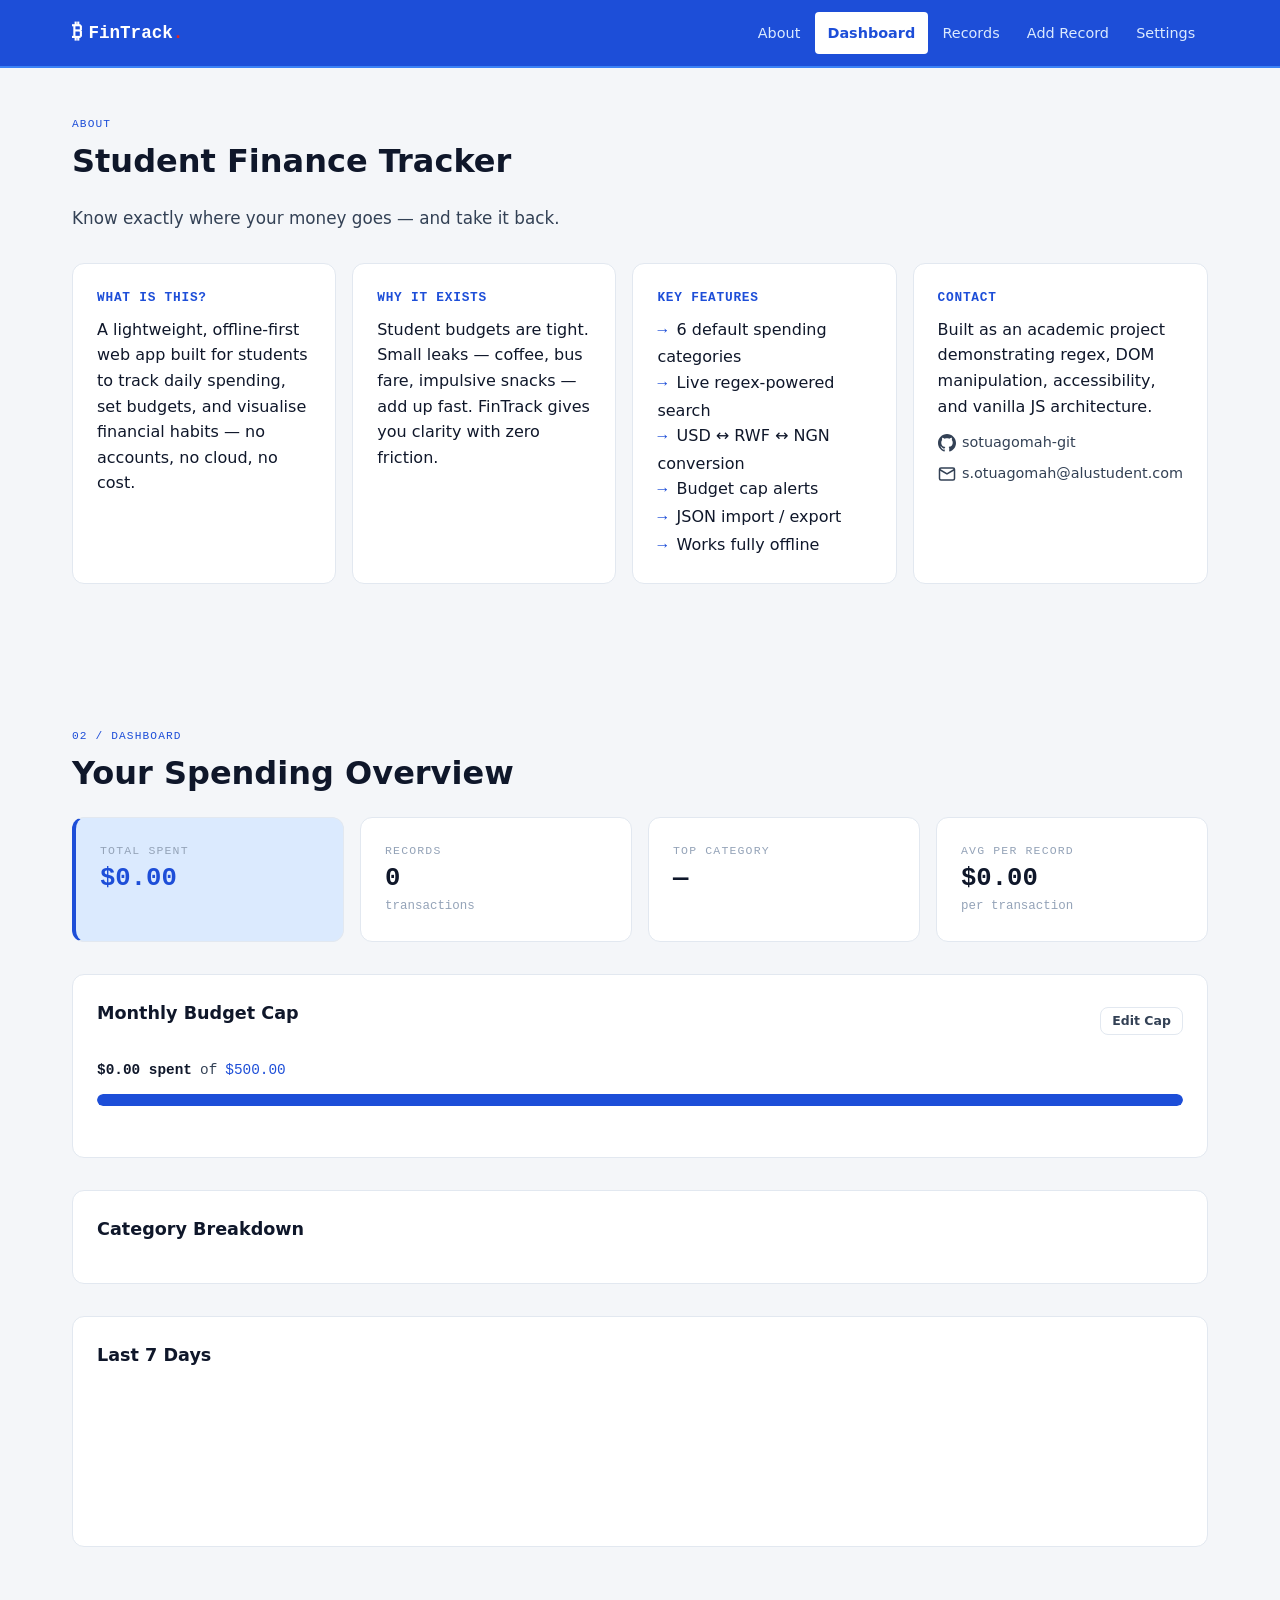
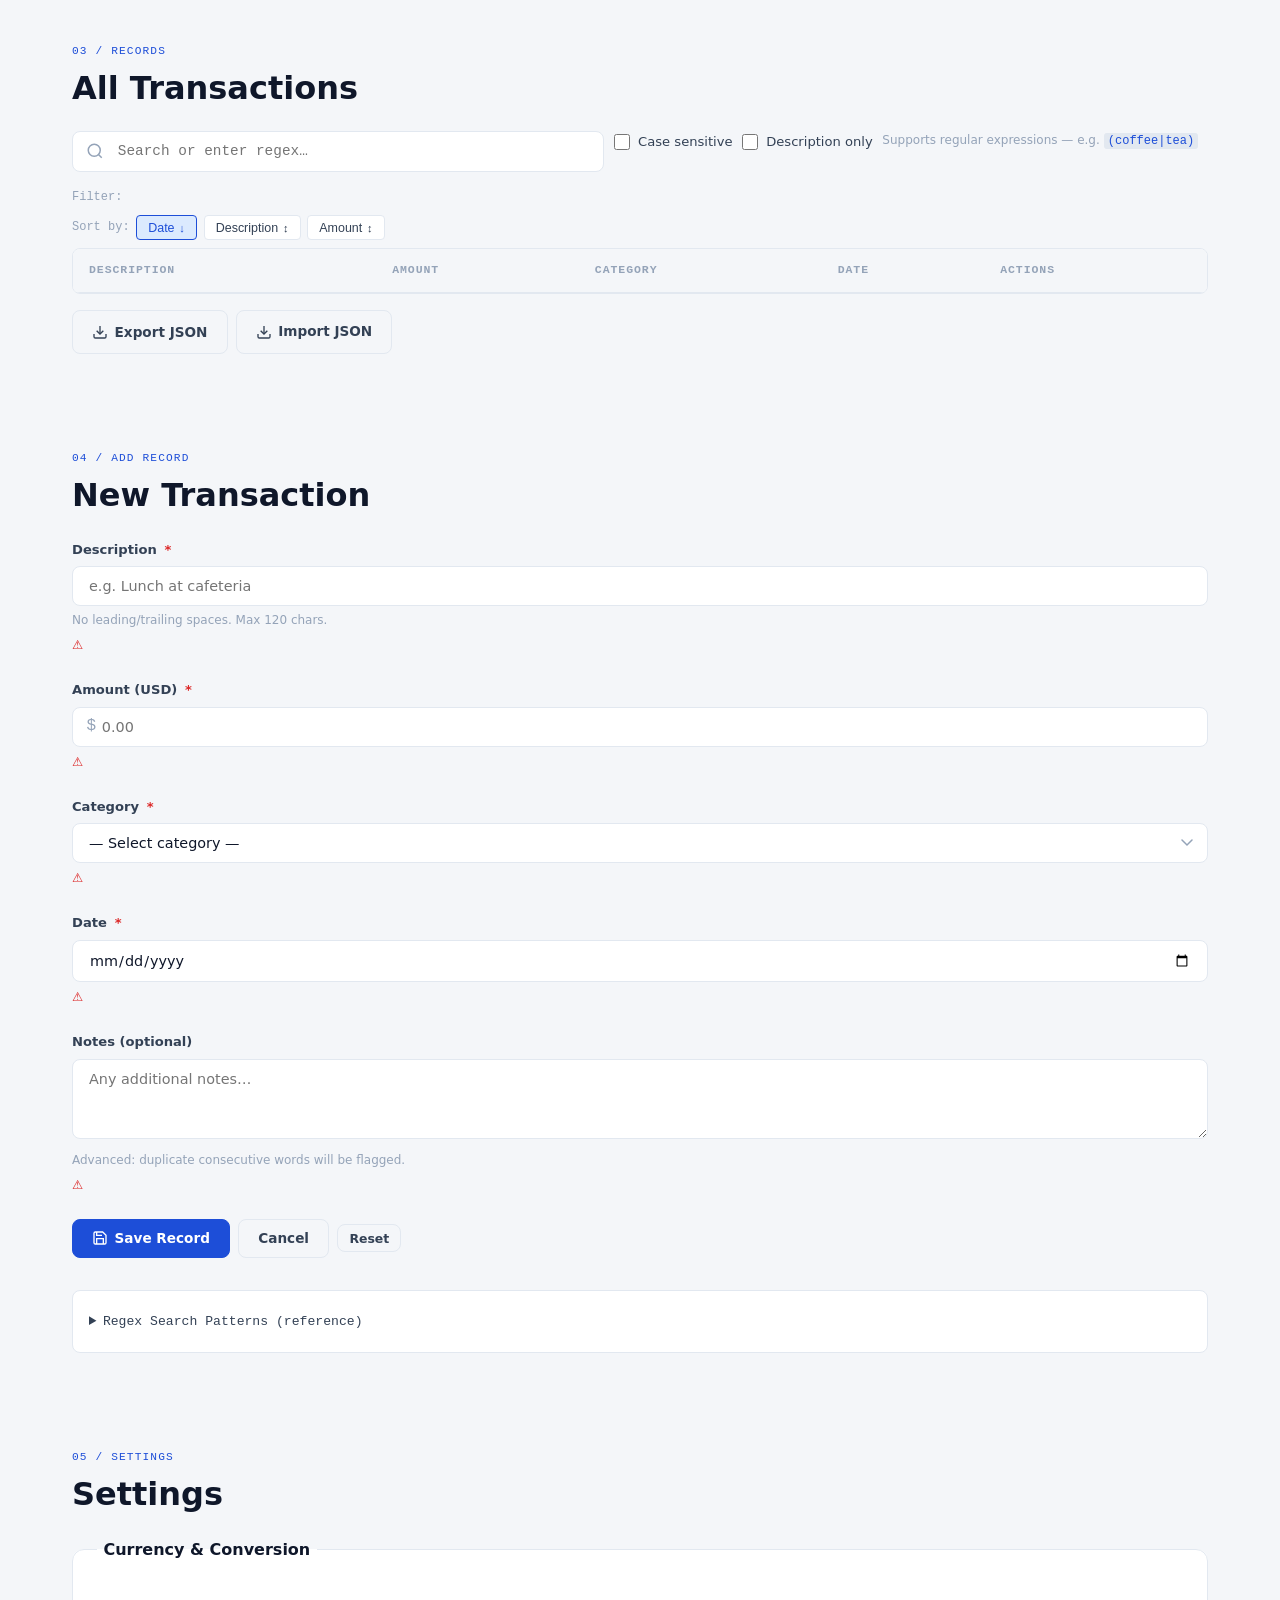
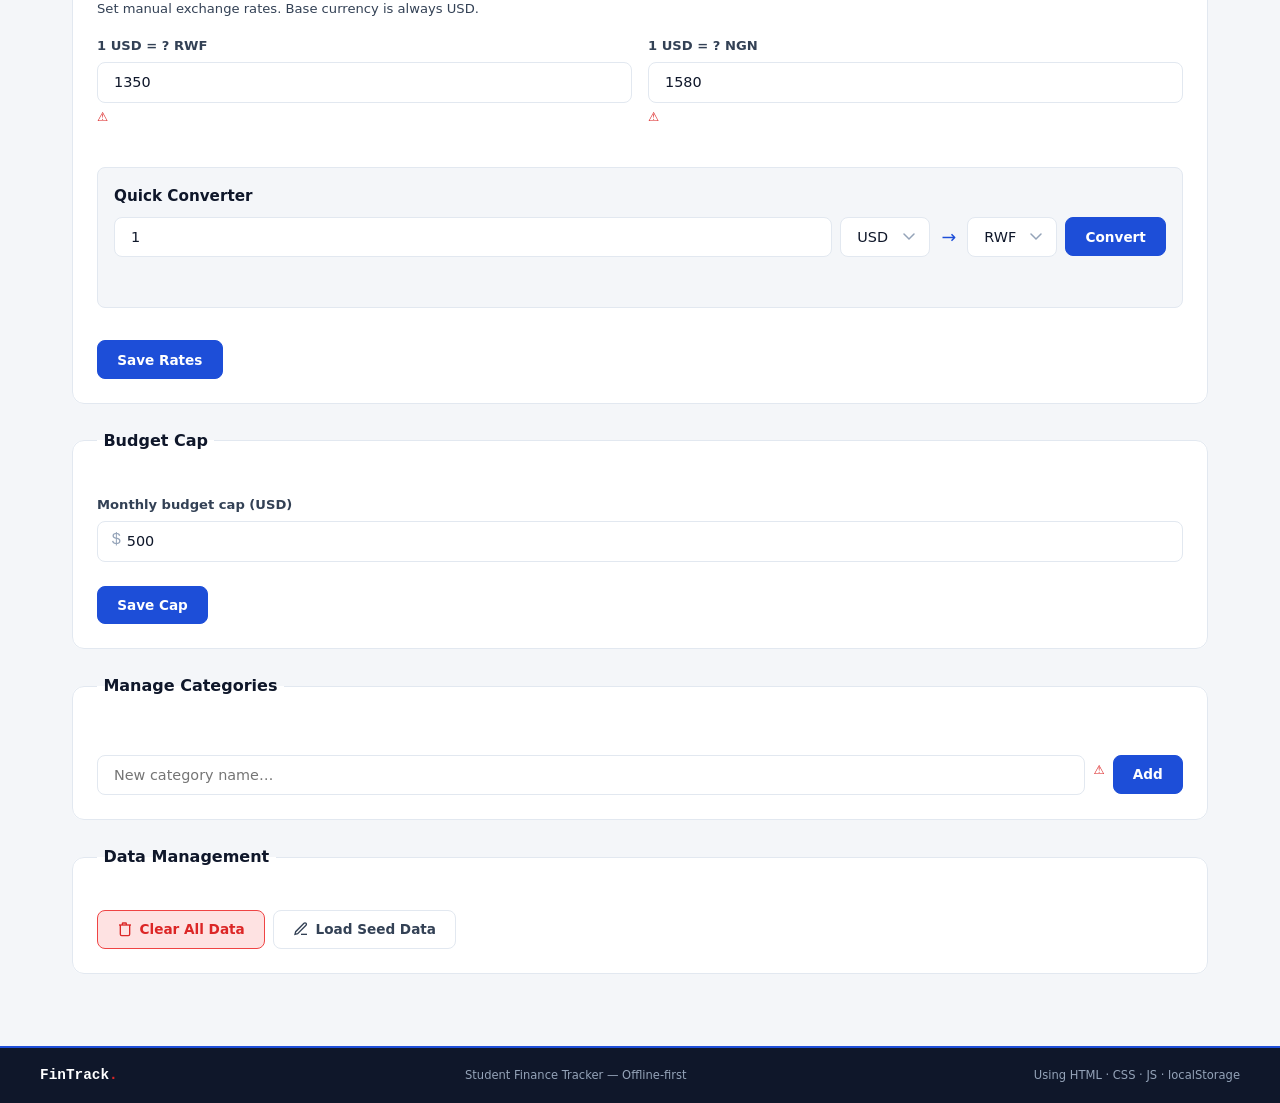
==== commit de0f1c8f: "m2 - completion of the html and css" ====
--- a/index.html
+++ b/index.html
@@ -518,8 +518,8 @@
   <footer role="contentinfo">
     <div class="footer-inner">
       <span class="footer-logo">FinTrack<span class="logo-accent">.</span></span>
-      <span class="footer-copy">Student Finance Tracker — Vanilla JS · No frameworks · Offline-first</span>
-      <span class="footer-stack">HTML · CSS · JS · localStorage</span>
+      <span class="footer-copy">Student Finance Tracker — Offline-first</span>
+      <span class="footer-stack">Using HTML · CSS · JS · localStorage</span>
     </div>
   </footer>
 
--- a/styles/main.css
+++ b/styles/main.css
@@ -390,3 +390,1166 @@
   color: var(--color-blue);
 }
 
+
+/* ============================================================
+   SECTION 6 — DASHBOARD
+   Targets: <section id="dashboard">
+   Contains: stat cards, budget cap, category bars, trend chart
+   ============================================================ */
+
+/* ---- Stat cards grid ---- */
+/* Targets: <div class="stats-grid"> containing .stat-card elements */
+.stats-grid {
+  display: grid;
+  grid-template-columns: 1fr 1fr;
+  gap: var(--space-md);
+  margin-bottom: var(--space-xl);
+}
+
+/* Individual stat card */
+.stat-card {
+  background: var(--color-white);
+  border: 1px solid var(--color-light-grey);
+  border-radius: var(--r-lg);
+  padding: var(--space-lg);
+}
+.stat-card:hover {
+  border-color: var(--color-blue-light);
+}
+
+/* Primary card (Total Spent) spans full width on mobile */
+.stat-card.primary {
+  grid-column: 1 / -1;
+  border-left: 4px solid var(--color-blue);
+  background: var(--color-blue-pale);
+}
+
+/* Label above the big number */
+.stat-label {
+  font-size: 0.72rem;
+  font-family: var(--font-mono);
+  text-transform: uppercase;
+  letter-spacing: 0.1em;
+  color: var(--color-mid-grey);
+  margin-bottom: 0.4rem;
+}
+
+/* The big number */
+.stat-value {
+  font-family: var(--font-mono);
+  font-size: 1.6rem;
+  font-weight: 700;
+  color: var(--color-black);
+  line-height: 1;
+  margin-bottom: 0.3rem;
+}
+.stat-card.primary .stat-value {
+  color: var(--color-blue);
+  font-size: 2rem;
+}
+
+/* Small text below the number */
+.stat-sub {
+  font-size: 0.78rem;
+  color: var(--color-mid-grey);
+  font-family: var(--font-mono);
+}
+
+/* ---- Budget cap meter ---- */
+/* Targets: <div class="cap-section"> */
+.cap-section {
+  background: var(--color-white);
+  border: 1px solid var(--color-light-grey);
+  border-radius: var(--r-lg);
+  padding: var(--space-lg);
+  margin-bottom: var(--space-xl);
+}
+
+/* Row: heading on left, Edit Cap button on right */
+.cap-header {
+  display: flex;
+  align-items: center;
+  justify-content: space-between;
+  margin-bottom: var(--space-md);
+}
+
+/* "$250 spent of $500" text row */
+.cap-numbers {
+  display: flex;
+  align-items: center;
+  gap: 0.5rem;
+  font-family: var(--font-mono);
+  font-size: 0.9rem;
+  color: var(--color-dark-grey);
+  margin-bottom: 0.75rem;
+}
+#cap-spent {
+  color: var(--color-black);
+  font-weight: 700;
+}
+#cap-limit {
+  color: var(--color-blue);
+}
+
+/* The progress bar track */
+.cap-bar-container {
+  position: relative;
+  background: var(--color-light-grey);
+  border-radius: 100px;
+  height: 12px;
+  margin-bottom: 0.75rem;
+  overflow: hidden;
+}
+
+/* The filled portion of the bar */
+.cap-bar {
+  height: 100%;
+  background: var(--color-blue);
+  border-radius: 100px;
+  transition: width var(--t-med);
+  max-width: 100%;
+}
+/* Red bar when over budget */
+.cap-bar.overage {
+  background: var(--color-red);
+}
+
+/* The animated dot at the end of the bar */
+.cap-pulse {
+  position: absolute;
+  top: 50%;
+  transform: translate(-50%, -50%);
+  width: 16px;
+  height: 16px;
+  border-radius: 50%;
+  background: var(--color-blue);
+  opacity: 0;
+  pointer-events: none;
+  transition: left var(--t-med);
+}
+.cap-pulse.active {
+  opacity: 1;
+}
+.cap-pulse.overage {
+  background: var(--color-red);
+}
+
+/* Status message below the bar */
+.cap-message {
+  font-family: var(--font-mono);
+  font-size: 0.8rem;
+  color: var(--color-dark-grey);
+  min-height: 1.2em;
+}
+.cap-message.good    { color: var(--color-green); }
+.cap-message.warning { color: var(--color-yellow); }
+.cap-message.danger  { color: var(--color-red); }
+
+/* ---- Category breakdown bars ---- */
+/* Targets: <div class="category-section"> */
+.category-section {
+  background: var(--color-white);
+  border: 1px solid var(--color-light-grey);
+  border-radius: var(--r-lg);
+  padding: var(--space-lg);
+  margin-bottom: var(--space-xl);
+}
+
+.category-bars {
+  display: flex;
+  flex-direction: column;
+  gap: 0.75rem;
+}
+
+/* Each row: label | bar | amount — 3-column grid */
+.cat-bar-row {
+  display: grid;
+  grid-template-columns: 90px 1fr 70px;
+  gap: var(--space-sm);
+  align-items: center;
+  font-size: 0.82rem;
+}
+.cat-bar-label {
+  color: var(--color-dark-grey);
+  font-size: 0.8rem;
+}
+
+/* The grey track */
+.cat-bar-track {
+  background: var(--color-light-grey);
+  border-radius: 100px;
+  height: 8px;
+  overflow: hidden;
+}
+/* The coloured fill — width set by JS */
+.cat-bar-fill {
+  height: 100%;
+  border-radius: 100px;
+  transition: width var(--t-med);
+}
+.cat-bar-amount {
+  font-family: var(--font-mono);
+  font-size: 0.78rem;
+  color: var(--color-mid-grey);
+  text-align: right;
+}
+
+/* ---- 7-day trend chart ---- */
+/* Targets: <div class="trend-section"> */
+.trend-section {
+  background: var(--color-white);
+  border: 1px solid var(--color-light-grey);
+  border-radius: var(--r-lg);
+  padding: var(--space-lg);
+}
+
+/* Bar chart container — height fixed, bars align to bottom */
+.trend-chart {
+  display: flex;
+  align-items: flex-end;
+  gap: 0.4rem;
+  height: 100px;
+  padding-bottom: 4px;
+}
+
+/* Wrapper for each bar + its value tooltip */
+.trend-bar-wrap {
+  flex: 1;
+  display: flex;
+  flex-direction: column;
+  align-items: center;
+  justify-content: flex-end;
+  height: 100%;
+}
+
+/* The actual bar — height% set by JS */
+.trend-bar {
+  width: 100%;
+  background: var(--color-blue);
+  border-radius: 3px 3px 0 0;
+  min-height: 3px;
+  transition: height var(--t-med);
+  position: relative;
+}
+.trend-bar:hover {
+  background: var(--color-blue-light);
+  cursor: default;
+}
+
+/* Value label that appears on hover */
+.trend-bar-val {
+  position: absolute;
+  top: -18px;
+  left: 50%;
+  transform: translateX(-50%);
+  font-family: var(--font-mono);
+  font-size: 0.6rem;
+  color: var(--color-dark-grey);
+  white-space: nowrap;
+  opacity: 0;
+  transition: opacity var(--t-fast);
+}
+.trend-bar:hover .trend-bar-val {
+  opacity: 1;
+}
+
+/* Day labels row below the chart */
+.trend-labels {
+  display: flex;
+  gap: 0.4rem;
+  margin-top: 0.4rem;
+}
+.trend-label {
+  flex: 1;
+  text-align: center;
+  font-family: var(--font-mono);
+  font-size: 0.6rem;
+  color: var(--color-mid-grey);
+}
+
+
+/* ============================================================
+   SECTION 7 — RECORDS TABLE
+   Targets: <section id="records">
+   Contains: search bar, filter chips, sort bar, table, cards, export
+   ============================================================ */
+
+/* ---- Search toolbar ---- */
+/* Targets: <div class="search-toolbar"> */
+.search-toolbar {
+  display: flex;
+  flex-direction: column;
+  gap: 0.6rem;
+  margin-bottom: var(--space-md);
+}
+
+/* Search input wrapper — icon inside */
+.search-field-wrap {
+  position: relative;
+  width: 100%;
+}
+
+.search-input {
+  width: 100%;
+  padding: 0.7rem 1rem 0.7rem 2.8rem;
+  background: var(--color-white);
+  border: 1px solid var(--color-light-grey);
+  border-radius: var(--r-md);
+  color: var(--color-black);
+  font-family: var(--font-mono);
+  font-size: 0.9rem;
+  transition: border-color var(--t-fast);
+}
+.search-input:focus {
+  border-color: var(--color-blue);
+  outline: none;
+}
+.search-input.regex-error {
+  border-color: var(--color-red);
+}
+
+/* Magnifying glass icon inside the search input */
+.search-icon {
+  position: absolute;
+  left: 0.9rem;
+  top: 50%;
+  transform: translateY(-50%);
+  color: var(--color-mid-grey);
+  pointer-events: none;
+}
+
+/* "Case sensitive" and "Description only" toggles */
+.toggle-label {
+  display: flex;
+  align-items: center;
+  gap: 0.5rem;
+  font-size: 0.82rem;
+  color: var(--color-dark-grey);
+  cursor: pointer;
+}
+.toggle-label input[type="checkbox"] {
+  accent-color: var(--color-blue);
+  width: 1rem;
+  height: 1rem;
+}
+
+.search-hint {
+  font-size: 0.75rem;
+  color: var(--color-mid-grey);
+}
+.search-hint code {
+  font-family: var(--font-mono);
+  background: var(--color-light-grey);
+  padding: 0.1em 0.35em;
+  border-radius: 3px;
+  color: var(--color-blue);
+}
+
+.search-status {
+  font-family: var(--font-mono);
+  font-size: 0.78rem;
+  color: var(--color-mid-grey);
+}
+
+/* ---- Filter chips bar ---- */
+/* Targets: <div class="filter-bar"> > <div id="category-filters"> */
+.filter-bar {
+  display: flex;
+  flex-wrap: wrap;
+  align-items: center;
+  gap: 0.4rem;
+  margin-bottom: var(--space-sm);
+}
+
+.filter-label,
+.sort-label {
+  font-size: 0.75rem;
+  color: var(--color-mid-grey);
+  font-family: var(--font-mono);
+}
+
+.category-filters {
+  display: flex;
+  flex-wrap: wrap;
+  gap: 0.4rem;
+}
+
+/* Each category pill */
+.filter-chip {
+  padding: 0.25rem 0.65rem;
+  border-radius: 100px;
+  border: 1px solid var(--color-light-grey);
+  background: transparent;
+  color: var(--color-dark-grey);
+  font-size: 0.75rem;
+  cursor: pointer;
+  transition: background var(--t-fast), color var(--t-fast), border-color var(--t-fast);
+  font-family: var(--font-ui);
+}
+.filter-chip:hover {
+  border-color: var(--color-blue-light);
+  color: var(--color-blue);
+}
+.filter-chip.active {
+  background: var(--color-blue);
+  border-color: var(--color-blue);
+  color: var(--color-white);
+}
+
+/* ---- Sort bar ---- */
+/* Targets: <div class="sort-bar"> */
+.sort-bar {
+  display: flex;
+  flex-wrap: wrap;
+  align-items: center;
+  gap: 0.4rem;
+  margin-bottom: var(--space-sm);
+}
+
+.sort-btn {
+  display: flex;
+  align-items: center;
+  gap: 0.3rem;
+  padding: 0.3rem 0.7rem;
+  border-radius: var(--r-sm);
+  border: 1px solid var(--color-light-grey);
+  background: var(--color-white);
+  color: var(--color-dark-grey);
+  font-size: 0.78rem;
+  cursor: pointer;
+  transition: background var(--t-fast), color var(--t-fast);
+}
+.sort-btn:hover {
+  background: var(--color-blue-pale);
+  color: var(--color-blue);
+}
+.sort-btn.active {
+  color: var(--color-blue);
+  border-color: var(--color-blue);
+  background: var(--color-blue-pale);
+}
+.sort-arrow {
+  font-size: 0.9em;
+}
+
+/* Record count line */
+.records-count {
+  font-size: 0.78rem;
+  color: var(--color-mid-grey);
+  font-family: var(--font-mono);
+  margin-bottom: var(--space-sm);
+}
+
+/* ---- Data table (desktop) ---- */
+/* Targets: <div class="table-scroll-wrap"> > <table id="records-table"> */
+.table-scroll-wrap {
+  overflow-x: auto;
+  border-radius: var(--r-md);
+  border: 1px solid var(--color-light-grey);
+  margin-bottom: var(--space-md);
+  background: var(--color-white);
+}
+
+table {
+  width: 100%;
+  border-collapse: collapse;
+  font-size: 0.85rem;
+}
+
+thead th {
+  padding: 0.75rem var(--space-md);
+  text-align: left;
+  font-size: 0.72rem;
+  font-family: var(--font-mono);
+  text-transform: uppercase;
+  letter-spacing: 0.08em;
+  color: var(--color-mid-grey);
+  background: var(--color-off-white);
+  border-bottom: 1px solid var(--color-light-grey);
+  white-space: nowrap;
+}
+
+tbody tr {
+  border-bottom: 1px solid var(--color-light-grey);
+}
+tbody tr:last-child {
+  border-bottom: none;
+}
+tbody tr:hover {
+  background: var(--color-blue-pale);
+}
+
+tbody td {
+  padding: 0.7rem var(--space-md);
+  vertical-align: middle;
+}
+
+/* Amount column — blue monospace */
+.td-amount {
+  font-family: var(--font-mono);
+  font-weight: 700;
+  color: var(--color-blue);
+}
+
+/* Date column */
+.td-date {
+  font-family: var(--font-mono);
+  font-size: 0.78rem;
+  color: var(--color-dark-grey);
+  white-space: nowrap;
+}
+
+/* Actions column */
+.td-actions {
+  display: flex;
+  gap: 0.4rem;
+  white-space: nowrap;
+}
+
+/* ---- Category chips ---- */
+/* Used in table rows and mobile cards */
+.cat-chip {
+  padding: 0.15rem 0.5rem;
+  border-radius: 100px;
+  font-size: 0.72rem;
+  font-weight: 600;
+  background: var(--color-light-grey);
+  color: var(--color-dark-grey);
+}
+.cat-food          { color: var(--cat-food);          background: #fff1e6; }
+.cat-books         { color: var(--cat-books);         background: #f3f0ff; }
+.cat-transport     { color: var(--cat-transport);     background: #e0f2fe; }
+.cat-entertainment { color: var(--cat-entertainment); background: #fce7f3; }
+.cat-fees          { color: var(--cat-fees);          background: #fef3c7; }
+.cat-other         { color: var(--cat-other);         background: var(--color-light-grey); }
+
+/* ---- Search match highlight ---- */
+/* Applied to <mark> tags inserted by highlight() in validators.js */
+mark {
+  background: var(--color-blue-pale);
+  color: var(--color-blue);
+  border-radius: 2px;
+  padding: 0 2px;
+}
+
+/* ---- Row action buttons ---- */
+/* Targets: <button class="btn-icon"> inside tbody */
+.btn-icon {
+  padding: 0.3rem 0.5rem;
+  border-radius: var(--r-sm);
+  border: 1px solid var(--color-light-grey);
+  background: transparent;
+  color: var(--color-dark-grey);
+  cursor: pointer;
+  font-size: 0.78rem;
+  display: inline-flex;
+  align-items: center;
+  gap: 0.25rem;
+  transition: background var(--t-fast), color var(--t-fast), border-color var(--t-fast);
+}
+.btn-icon:hover {
+  background: var(--color-off-white);
+}
+.btn-icon.edit:hover {
+  color: var(--color-blue);
+  border-color: var(--color-blue);
+}
+.btn-icon.delete:hover {
+  color: var(--color-red);
+  border-color: var(--color-red);
+}
+
+/* ---- Mobile cards ---- */
+/* Targets: <div id="records-cards"> — hidden on desktop, shown on mobile */
+.records-cards {
+  display: none;
+}
+
+.rec-card {
+  background: var(--color-white);
+  border: 1px solid var(--color-light-grey);
+  border-radius: var(--r-md);
+  padding: var(--space-md);
+  margin-bottom: 0.5rem;
+}
+
+.rec-card-header {
+  display: flex;
+  justify-content: space-between;
+  align-items: flex-start;
+  gap: 0.5rem;
+  margin-bottom: 0.4rem;
+}
+
+.rec-card-desc {
+  font-size: 0.9rem;
+  font-weight: 500;
+  flex: 1;
+}
+
+.rec-card-amount {
+  font-family: var(--font-mono);
+  font-weight: 700;
+  color: var(--color-blue);
+  white-space: nowrap;
+}
+
+.rec-card-meta {
+  display: flex;
+  gap: 0.5rem;
+  align-items: center;
+  flex-wrap: wrap;
+}
+
+.rec-card-date {
+  font-family: var(--font-mono);
+  font-size: 0.72rem;
+  color: var(--color-mid-grey);
+}
+
+.rec-card-actions {
+  display: flex;
+  gap: 0.4rem;
+  margin-top: 0.6rem;
+  justify-content: flex-end;
+}
+
+/* ---- Empty state ---- */
+/* Targets: <div id="empty-state"> shown when no records match */
+.empty-state {
+  text-align: center;
+  padding: var(--space-2xl) var(--space-md);
+  color: var(--color-mid-grey);
+}
+.empty-icon {
+  font-size: 2.5rem;
+  margin-bottom: 0.5rem;
+}
+
+/* ---- Export / Import bar ---- */
+/* Targets: <div class="export-bar"> */
+.export-bar {
+  display: flex;
+  gap: 0.5rem;
+  flex-wrap: wrap;
+  margin-top: var(--space-md);
+}
+
+
+/* ============================================================
+   SECTION 8 — ADD / EDIT FORM
+   Targets: <section id="add-edit">
+   Contains: form groups, labels, inputs, errors, hints, actions
+   ============================================================ */
+
+/* Each label + input + error block */
+.form-group {
+  margin-bottom: var(--space-lg);
+}
+
+/* Field label */
+.form-label {
+  display: block;
+  font-size: 0.82rem;
+  font-weight: 600;
+  color: var(--color-dark-grey);
+  margin-bottom: 0.4rem;
+}
+/* Red asterisk on required fields */
+.required {
+  color: var(--color-red);
+  margin-left: 0.2rem;
+}
+
+/* All text inputs, selects, textareas */
+.form-control {
+  width: 100%;
+  padding: 0.7rem var(--space-md);
+  background: var(--color-white);
+  border: 1px solid var(--color-light-grey);
+  border-radius: var(--r-md);
+  color: var(--color-black);
+  font-size: 0.9rem;
+  font-family: var(--font-ui);
+  transition: border-color var(--t-fast);
+  appearance: none;
+  -webkit-appearance: none;
+}
+.form-control:focus {
+  border-color: var(--color-blue);
+  outline: none;
+}
+/* Red border when validation fails */
+.form-control.invalid {
+  border-color: var(--color-red);
+}
+/* Green border when validation passes */
+.form-control.valid {
+  border-color: var(--color-green);
+}
+
+/* Dropdown arrow for <select> */
+select.form-control {
+  background-image: url("data:image/svg+xml,%3Csvg xmlns='http://www.w3.org/2000/svg' width='12' height='8' viewBox='0 0 12 8'%3E%3Cpath d='M1 1l5 5 5-5' stroke='%2394a3b8' stroke-width='1.5' fill='none' stroke-linecap='round'/%3E%3C/svg%3E");
+  background-repeat: no-repeat;
+  background-position: right 0.9rem center;
+  padding-right: 2.2rem;
+}
+
+textarea.form-control {
+  resize: vertical;
+  min-height: 80px;
+}
+
+/* Amount input with $ prefix */
+.input-with-prefix {
+  position: relative;
+}
+.input-prefix {
+  position: absolute;
+  left: 0.9rem;
+  top: 50%;
+  transform: translateY(-50%);
+  color: var(--color-mid-grey);
+  font-family: var(--font-mono);
+  pointer-events: none;
+}
+.input-with-prefix .form-control {
+  padding-left: 1.8rem;
+}
+
+/* Small grey hint text below inputs */
+.form-hint {
+  font-size: 0.75rem;
+  color: var(--color-mid-grey);
+  margin-top: 0.3rem;
+}
+
+/* Red error message below a field */
+.form-error {
+  font-size: 0.78rem;
+  color: var(--color-red);
+  margin-top: 0.3rem;
+  display: flex;
+  align-items: center;
+  gap: 0.3rem;
+}
+.form-error::before {
+  content: "⚠ ";
+}
+
+/* Red error banner at the top of the form */
+.form-global-error {
+  background: var(--color-red-pale);
+  border: 1px solid var(--color-red-light);
+  border-radius: var(--r-md);
+  padding: 0.75rem var(--space-md);
+  color: var(--color-red);
+  font-size: 0.85rem;
+  margin-bottom: var(--space-md);
+}
+
+/* Row of submit / cancel / reset buttons */
+.form-actions {
+  display: flex;
+  gap: 0.5rem;
+  flex-wrap: wrap;
+  align-items: center;
+}
+
+/* ---- Regex reference (collapsible) ---- */
+/* Targets: <details class="regex-reference"> */
+.regex-reference {
+  margin-top: var(--space-xl);
+  background: var(--color-white);
+  border: 1px solid var(--color-light-grey);
+  border-radius: var(--r-md);
+  padding: var(--space-md);
+}
+.regex-reference summary {
+  font-size: 0.82rem;
+  font-family: var(--font-mono);
+  color: var(--color-dark-grey);
+  cursor: pointer;
+  user-select: none;
+  padding: 0.25rem 0;
+}
+.regex-table {
+  margin-top: var(--space-md);
+  width: 100%;
+  font-size: 0.8rem;
+}
+.regex-table caption {
+  font-size: 0.7rem;
+  color: var(--color-mid-grey);
+  text-align: left;
+  margin-bottom: 0.4rem;
+}
+.regex-table th,
+.regex-table td {
+  text-align: left;
+  padding: 0.4rem 0.6rem;
+  border-bottom: 1px solid var(--color-light-grey);
+}
+.regex-table th {
+  color: var(--color-mid-grey);
+  font-size: 0.72rem;
+  text-transform: uppercase;
+}
+.regex-table code {
+  font-family: var(--font-mono);
+  font-size: 0.78rem;
+  color: var(--color-blue);
+  background: var(--color-blue-pale);
+  padding: 0.1em 0.3em;
+  border-radius: 3px;
+}
+
+
+/* ============================================================
+   SECTION 9 — SETTINGS
+   Targets: <section id="settings">
+   Contains: currency, budget cap, categories, data management
+   ============================================================ */
+
+/* Each settings card is a <fieldset> */
+.settings-card {
+  background: var(--color-white);
+  border: 1px solid var(--color-light-grey);
+  border-radius: var(--r-lg);
+  padding: var(--space-lg);
+  margin-bottom: var(--space-lg);
+}
+.settings-card legend {
+  font-weight: 700;
+  font-size: 1rem;
+  color: var(--color-black);
+  padding: 0 0.4rem;
+  margin-bottom: var(--space-md);
+}
+.settings-desc {
+  font-size: 0.82rem;
+  color: var(--color-dark-grey);
+  margin-bottom: var(--space-md);
+  margin-top: -0.3rem;
+}
+
+/* 2-column grid for the two rate inputs */
+.currency-grid {
+  display: grid;
+  grid-template-columns: 1fr 1fr;
+  gap: var(--space-md);
+  margin-bottom: var(--space-md);
+}
+
+/* Currency converter box */
+.converter-box {
+  background: var(--color-off-white);
+  border-radius: var(--r-md);
+  padding: var(--space-md);
+  margin-bottom: var(--space-md);
+  border: 1px solid var(--color-light-grey);
+}
+.converter-row {
+  display: flex;
+  flex-wrap: wrap;
+  gap: 0.5rem;
+  align-items: center;
+}
+.conv-input  { flex: 1; min-width: 80px; }
+.conv-select { width: 90px; flex-shrink: 0; }
+.conv-arrow  { color: var(--color-blue); font-size: 1.1rem; padding: 0 0.2rem; }
+.conv-result {
+  margin-top: 0.75rem;
+  font-family: var(--font-mono);
+  font-size: 1rem;
+  color: var(--color-blue);
+  min-height: 1.4em;
+}
+
+/* Categories tag list */
+.categories-list {
+  display: flex;
+  flex-wrap: wrap;
+  gap: 0.4rem;
+  margin-bottom: var(--space-md);
+}
+.cat-tag {
+  display: flex;
+  align-items: center;
+  gap: 0.35rem;
+  padding: 0.3rem 0.7rem;
+  background: var(--color-off-white);
+  border: 1px solid var(--color-light-grey);
+  border-radius: 100px;
+  font-size: 0.8rem;
+  color: var(--color-dark-grey);
+}
+.cat-tag-del {
+  background: none;
+  border: none;
+  color: var(--color-mid-grey);
+  cursor: pointer;
+  font-size: 0.9rem;
+  line-height: 1;
+  padding: 0 0.1rem;
+  transition: color var(--t-fast);
+}
+.cat-tag-del:hover {
+  color: var(--color-red);
+}
+
+/* New category input row */
+.add-category-row {
+  display: flex;
+  gap: 0.5rem;
+  align-items: flex-start;
+}
+.add-category-row .form-control {
+  flex: 1;
+}
+
+/* Data action buttons row */
+.data-actions {
+  display: flex;
+  gap: 0.5rem;
+  flex-wrap: wrap;
+}
+
+.mt-2 {
+   margin-top: var(--space-md);
+   }
+
+
+/* ============================================================
+   SECTION 10 — BUTTONS
+   Targets: .btn, .btn-primary, .btn-ghost, .btn-danger, .btn-sm
+   Used across all sections
+   ============================================================ */
+.btn {
+  display: inline-flex;
+  align-items: center;
+  gap: 0.4rem;
+  padding: 0.65rem 1.2rem;
+  border-radius: var(--r-md);
+  border: 1px solid transparent;
+  font-size: 0.85rem;
+  font-weight: 600;
+  font-family: var(--font-ui);
+  cursor: pointer;
+  transition: background var(--t-fast), color var(--t-fast), border-color var(--t-fast);
+  text-decoration: none;
+  white-space: nowrap;
+}
+.btn:active {
+  opacity: 0.85;
+}
+
+/* Blue primary button */
+.btn-primary {
+  background: var(--color-blue);
+  color: var(--color-white);
+  border-color: var(--color-blue);
+}
+.btn-primary:hover {
+  background: var(--color-blue-light);
+  border-color: var(--color-blue-light);
+}
+
+/* Outlined ghost button */
+.btn-ghost {
+  background: transparent;
+  color: var(--color-dark-grey);
+  border-color: var(--color-light-grey);
+}
+.btn-ghost:hover {
+  background: var(--color-off-white);
+  color: var(--color-black);
+  border-color: var(--color-mid-grey);
+}
+
+/* Red danger button */
+.btn-danger {
+  background: var(--color-red-pale);
+  color: var(--color-red);
+  border-color: var(--color-red-light);
+}
+.btn-danger:hover {
+  background: var(--color-red);
+  color: var(--color-white);
+}
+
+/* Small button variant */
+.btn-sm {
+  padding: 0.35rem 0.7rem;
+  font-size: 0.78rem;
+}
+
+
+/* ============================================================
+   SECTION 11 — MODAL
+   Targets: <div id="confirm-modal" class="modal-overlay">
+   Delete confirmation dialog
+   ============================================================ */
+.modal-overlay {
+  position: fixed;
+  inset: 0;
+  background: rgba(0, 0, 0, 0.5);
+  z-index: var(--z-modal);
+  display: flex;
+  align-items: center;
+  justify-content: center;
+  padding: var(--space-md);
+}
+.modal-overlay[hidden] {
+  display: none;
+}
+
+.modal-box {
+  background: var(--color-white);
+  border: 1px solid var(--color-light-grey);
+  border-radius: var(--r-lg);
+  padding: var(--space-xl);
+  max-width: 400px;
+  width: 100%;
+}
+
+.modal-title {
+  font-size: 1.1rem;
+  margin-bottom: 0.5rem;
+  color: var(--color-black);
+}
+.modal-message {
+  font-size: 0.88rem;
+  color: var(--color-dark-grey);
+  margin-bottom: var(--space-lg);
+}
+.modal-actions {
+  display: flex;
+  gap: 0.5rem;
+  justify-content: flex-end;
+}
+
+
+/* ============================================================
+   SECTION 12 — FOOTER
+   Targets: <footer role="contentinfo">
+   ============================================================ */
+footer {
+  border-top: 2px solid var(--color-blue);
+  padding: var(--space-md);
+  background: var(--color-black);
+}
+.footer-inner {
+  max-width: 1200px;
+  margin: 0 auto;
+  display: flex;
+  flex-direction: column;
+  gap: 0.25rem;
+  align-items: center;
+  text-align: center;
+}
+.footer-logo {
+  font-family: var(--font-mono);
+  font-weight: 700;
+  font-size: 0.9rem;
+  color: var(--color-white);
+}
+.footer-copy,
+.footer-stack {
+  font-size: 0.72rem;
+  color: var(--color-mid-grey);
+}
+
+
+/* ============================================================
+   SECTION 13 — RESPONSIVE: TABLET (768px and up)
+   ============================================================ */
+@media (min-width: 768px) {
+  /* Header: more padding */
+  .header-inner {
+    padding: 0.75rem var(--space-xl);
+  }
+
+  /* Hide hamburger, show nav inline */
+  .nav-toggle {
+    display: none;
+  }
+  #primary-nav {
+    display: block !important;
+    position: static;
+    background: none;
+    border: none;
+    padding: 0;
+  }
+  #primary-nav ul {
+    flex-direction: row;
+    gap: 0.1rem;
+  }
+
+  /* About: 2 columns */
+  .about-grid {
+    grid-template-columns: 1fr 1fr;
+  }
+
+  /* Stats: 4 columns, primary card takes 2 */
+  .stats-grid {
+    grid-template-columns: repeat(4, 1fr);
+  }
+  .stat-card.primary {
+    grid-column: span 2;
+  }
+
+  /* Search toolbar: horizontal */
+  .search-toolbar {
+    flex-direction: row;
+    flex-wrap: wrap;
+    align-items: flex-start;
+  }
+  .search-field-wrap {
+    flex: 1 1 260px;
+  }
+
+  /* Hide mobile cards, show table */
+  .records-cards {
+    display: none !important;
+  }
+
+  /* Footer: horizontal */
+  .footer-inner {
+    flex-direction: row;
+    justify-content: space-between;
+    text-align: left;
+  }
+
+  /* More padding in section containers */
+  .section-container {
+    padding: var(--space-2xl) var(--space-xl);
+  }
+}
+
+/* ============================================================
+   SECTION 14 — RESPONSIVE: DESKTOP (1024px and up)
+   ============================================================ */
+@media (min-width: 1024px) {
+  /* About: 4 columns */
+  .about-grid {
+    grid-template-columns: repeat(4, 1fr);
+  }
+
+  /* Stats: each card its own column */
+  .stats-grid {
+    grid-template-columns: repeat(4, 1fr);
+  }
+  .stat-card.primary {
+    grid-column: span 1;
+  }
+  .stat-card.primary .stat-value {
+    font-size: 1.6rem;
+  }
+
+  /* Taller trend chart */
+  .trend-chart {
+    height: 130px;
+  }
+}
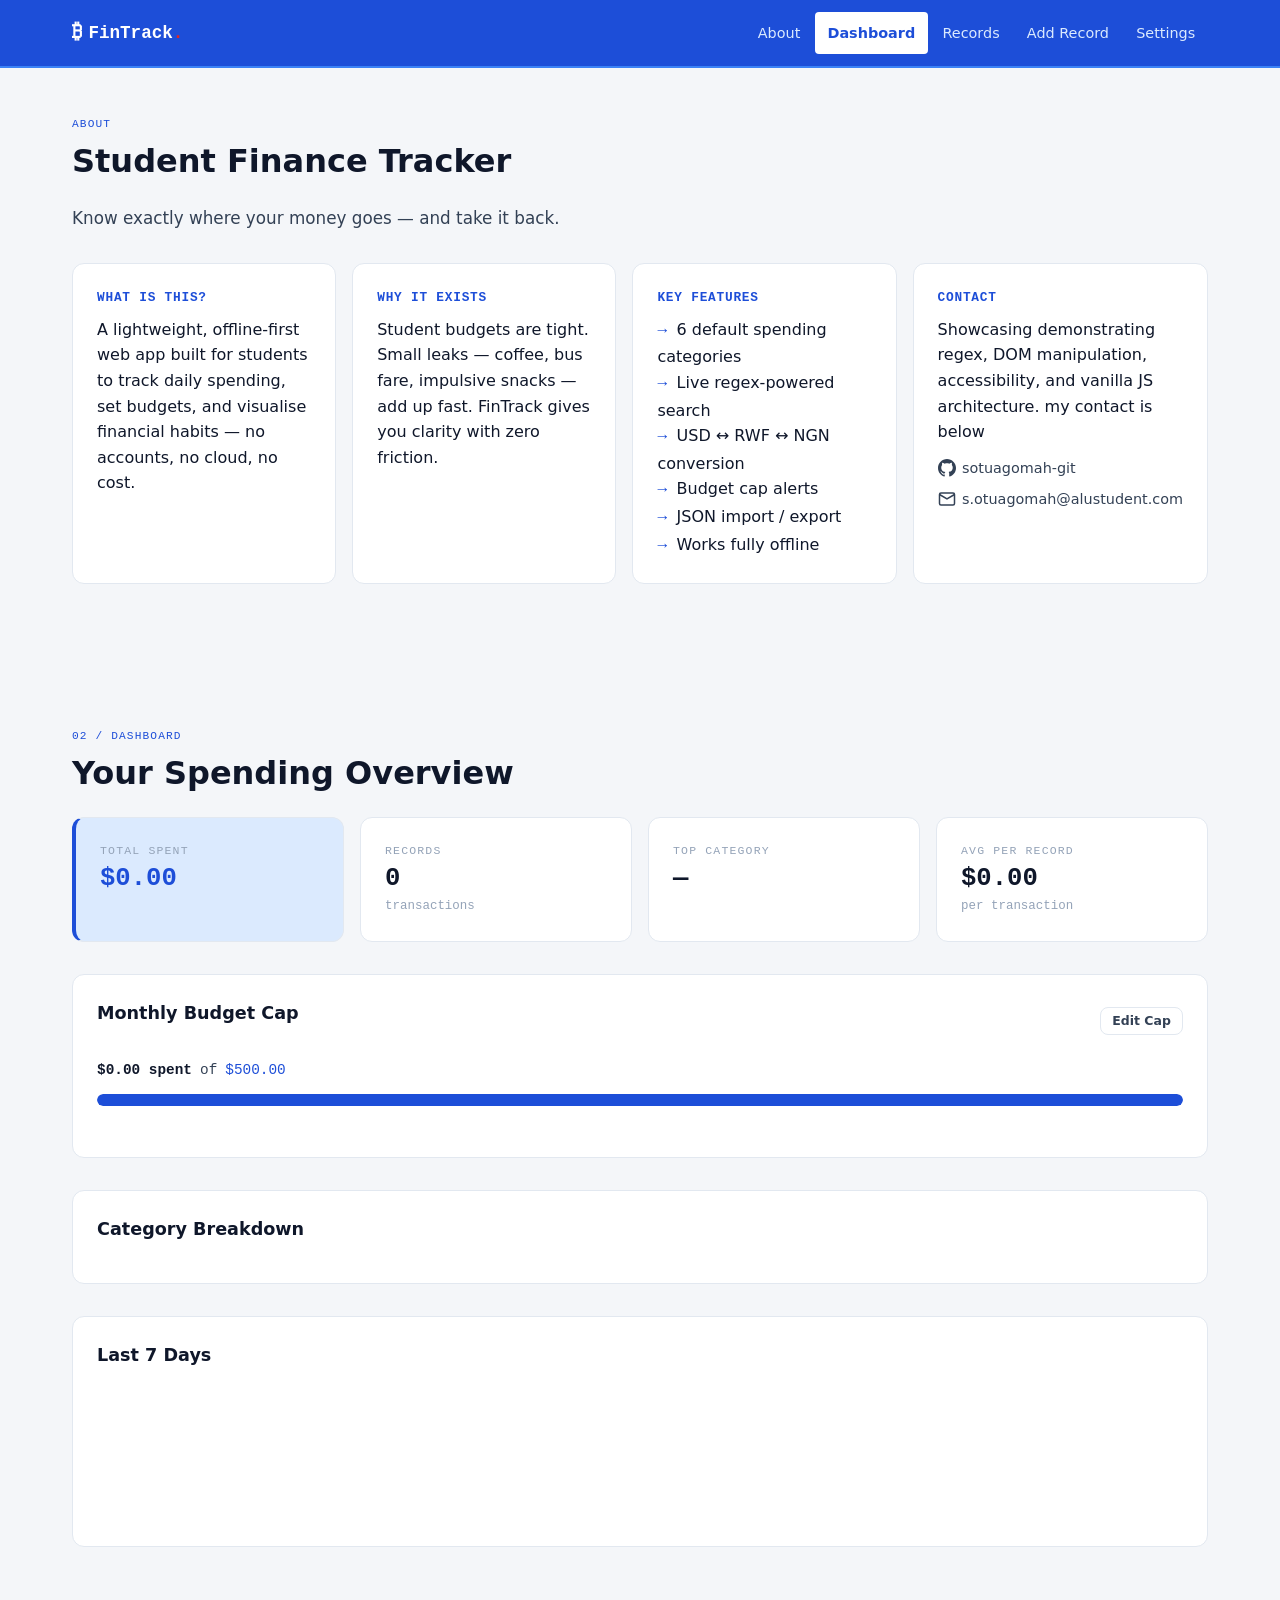
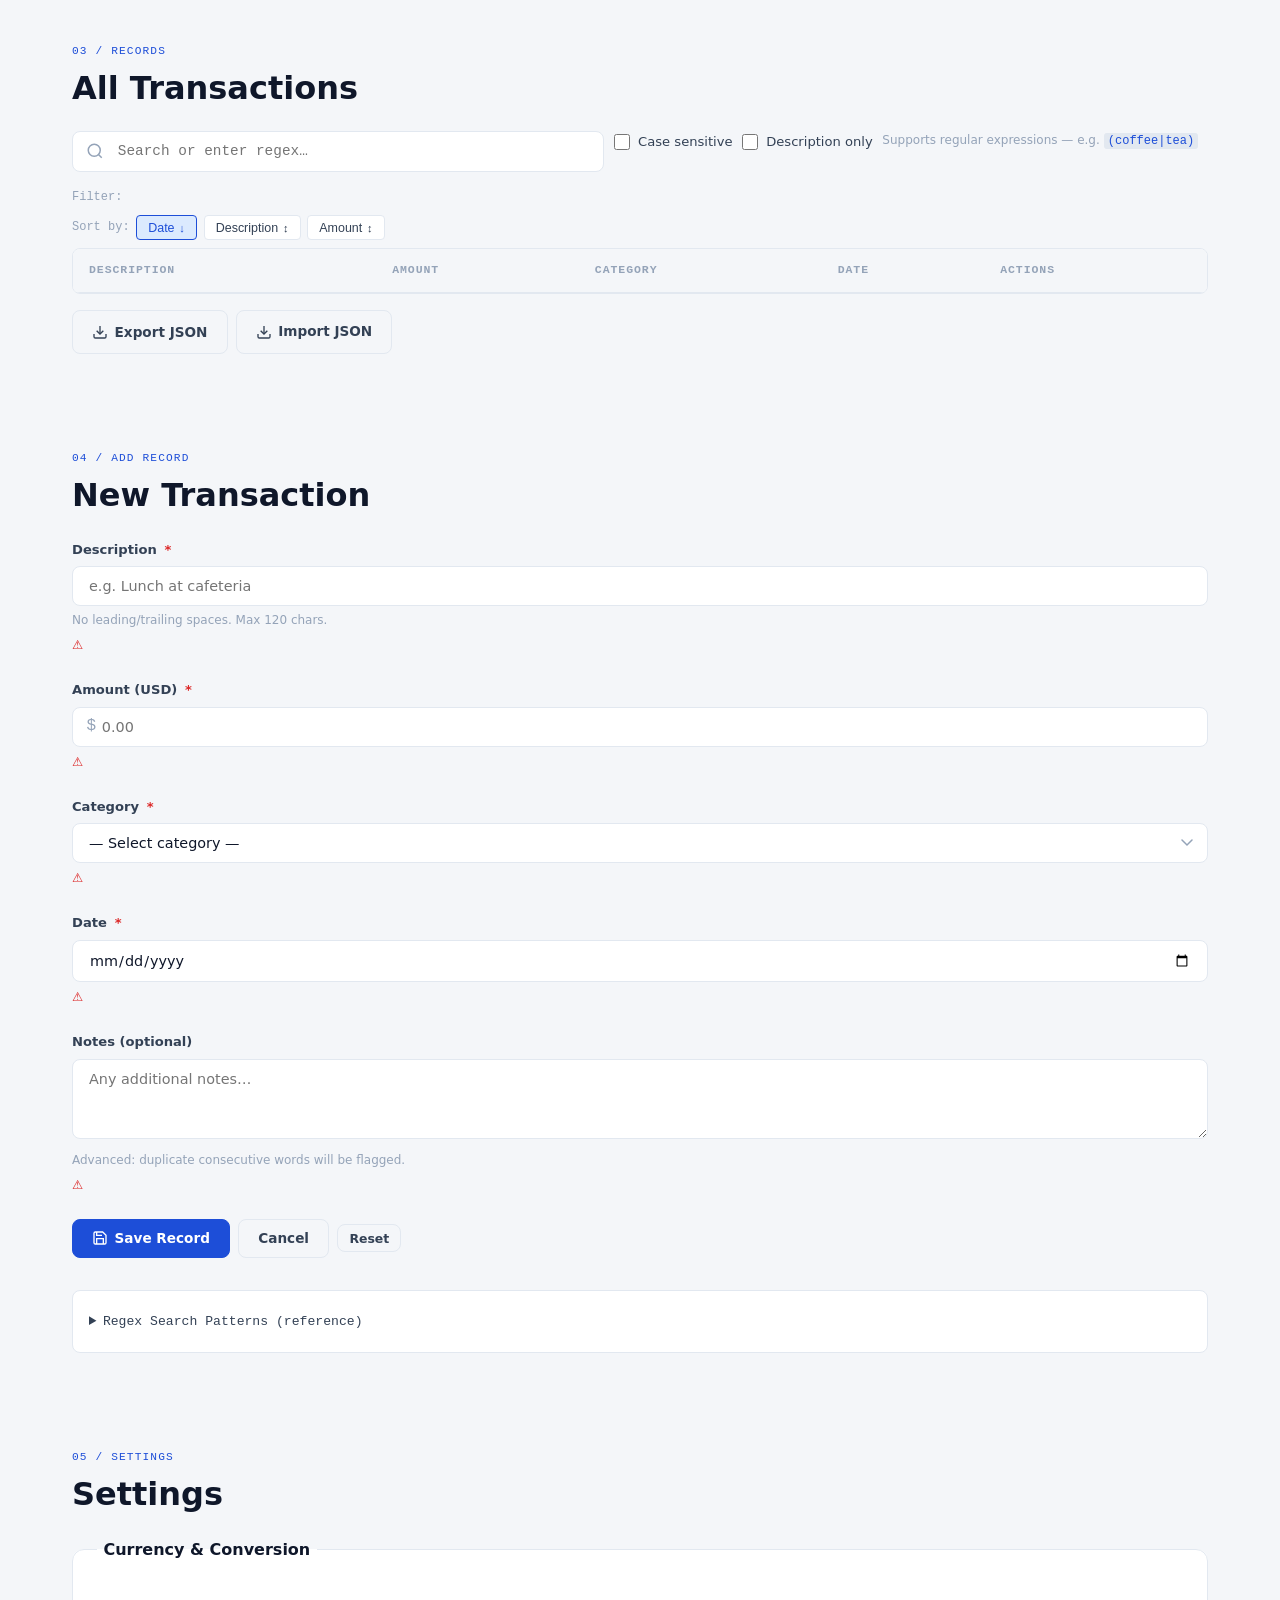
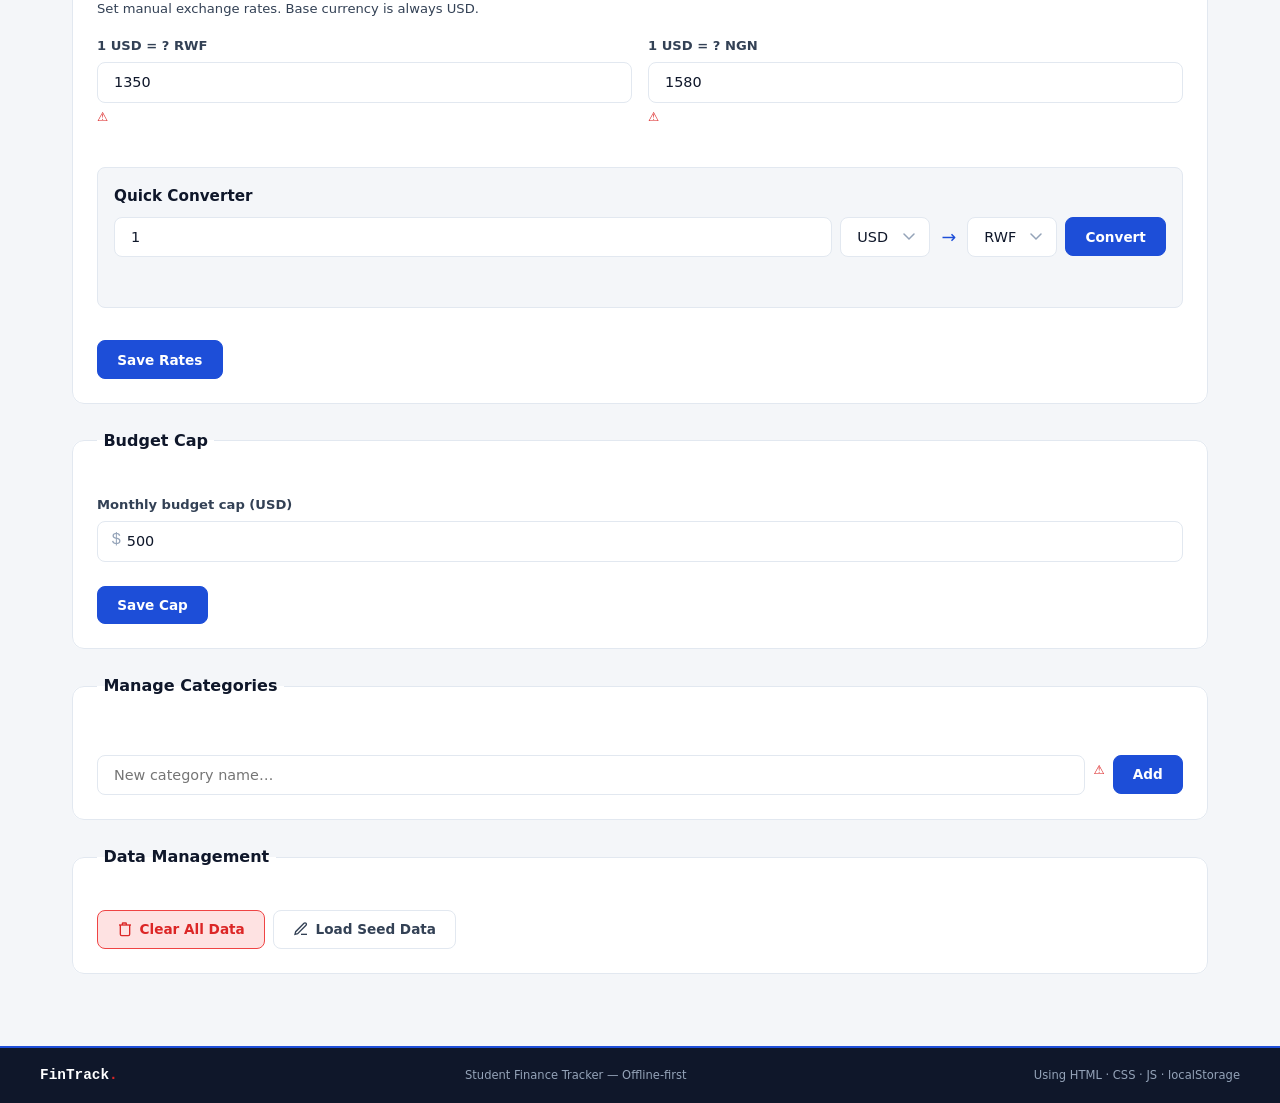
==== commit 30e0984b: "touches" ====
--- a/index.html
+++ b/index.html
@@ -78,7 +78,7 @@
           <article class="about-card">
             <!-- contacts -->
             <h2>Contact</h2>
-            <p>Built as an academic project demonstrating regex, DOM manipulation, accessibility, and vanilla JS architecture.</p>
+            <p>Showcasing demonstrating regex, DOM manipulation, accessibility, and vanilla JS architecture. my contact is below</p>
             <div class="contact-links">
               <a href="https://github.com/sotuagomah-git/student-finance-tracker" target="_blank" rel="noopener noreferrer" class="contact-link">
                 <svg aria-hidden="true" width="18" height="18" viewBox="0 0 24 24" fill="currentColor"><path d="M12 0C5.37 0 0 5.37 0 12c0 5.3 3.438 9.8 8.205 11.385.6.113.82-.258.82-.577 0-.285-.01-1.04-.015-2.04-3.338.724-4.042-1.61-4.042-1.61-.546-1.387-1.333-1.756-1.333-1.756-1.09-.745.083-.73.083-.73 1.205.085 1.838 1.236 1.838 1.236 1.07 1.835 2.807 1.305 3.492.998.108-.776.418-1.305.762-1.605-2.665-.3-5.466-1.332-5.466-5.93 0-1.31.465-2.38 1.235-3.22-.135-.303-.54-1.523.105-3.176 0 0 1.005-.322 3.3 1.23.96-.267 1.98-.399 3-.405 1.02.006 2.04.138 3 .405 2.28-1.552 3.285-1.23 3.285-1.23.645 1.653.24 2.873.12 3.176.765.84 1.23 1.91 1.23 3.22 0 4.61-2.805 5.625-5.475 5.92.42.36.81 1.096.81 2.22 0 1.605-.015 2.896-.015 3.286 0 .315.21.69.825.57C20.565 21.795 24 17.295 24 12c0-6.63-5.37-12-12-12z"/></svg>
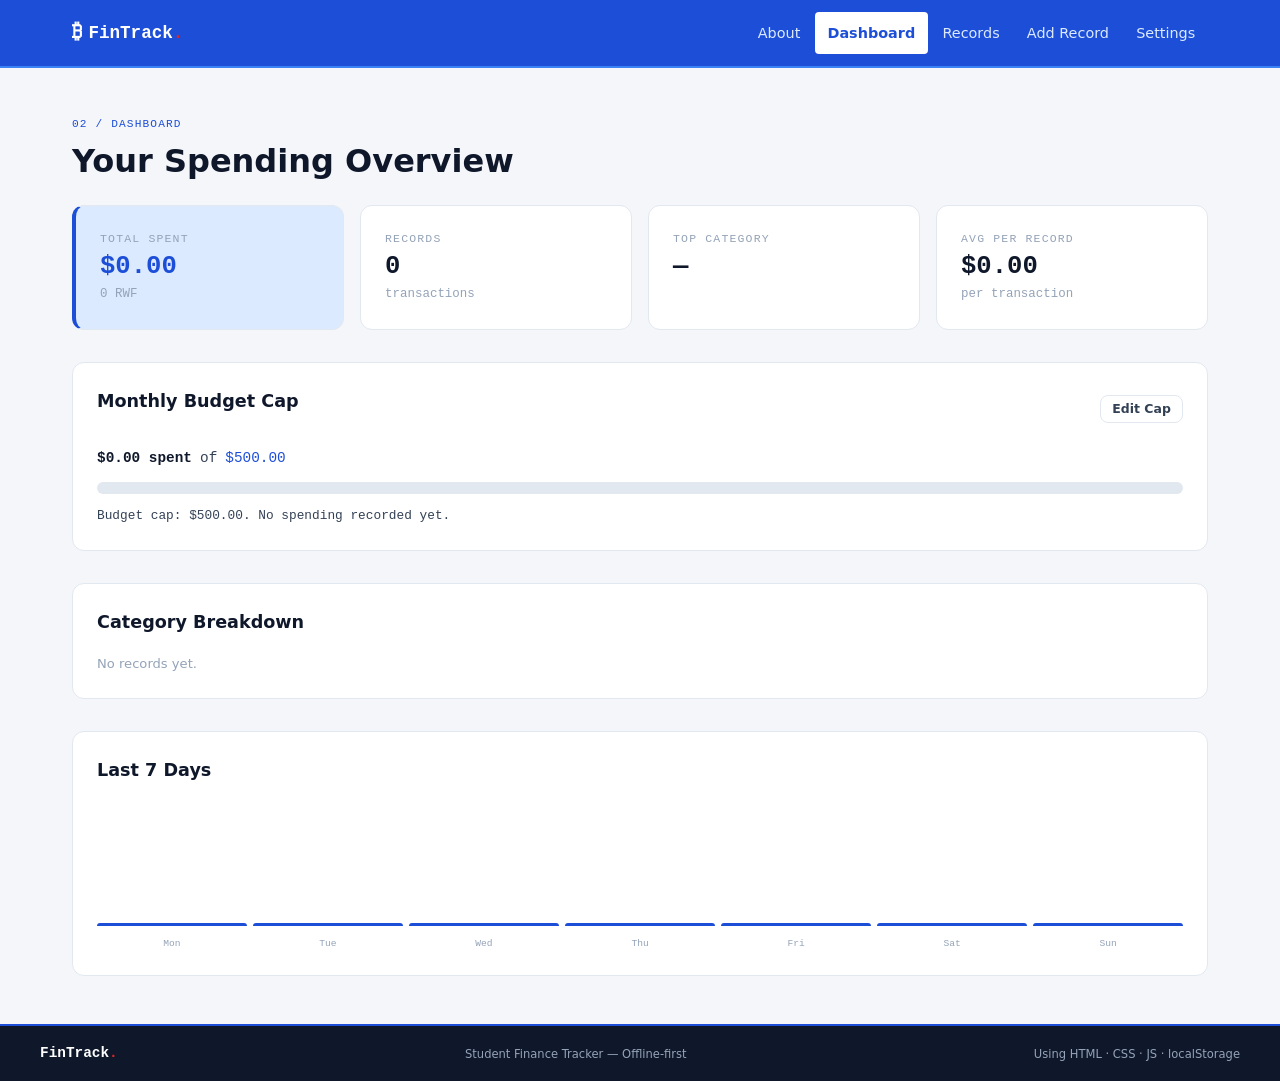
==== commit 9a0d60ee: "fixing the css" ====
--- a/index.html
+++ b/index.html
@@ -239,7 +239,7 @@
 
         <!-- Empty state -->
         <div id="empty-state" class="empty-state" hidden>
-          <div class="empty-icon" aria-hidden="true">📭</div>
+          <div class="empty-icon" aria-hidden="true"></div>
           <p>No records found.</p>
           <button class="btn btn-primary" onclick="app.navigate('add-edit')">Add your first record</button>
         </div>
--- a/styles/main.css
+++ b/styles/main.css
@@ -267,7 +267,7 @@
 /* All page sections are hidden by default */
 /* JS adds .active to show the current one */
 .page-section {
-  display: block;
+  display: none;
 }
 .page-section.active {
   display: block;
